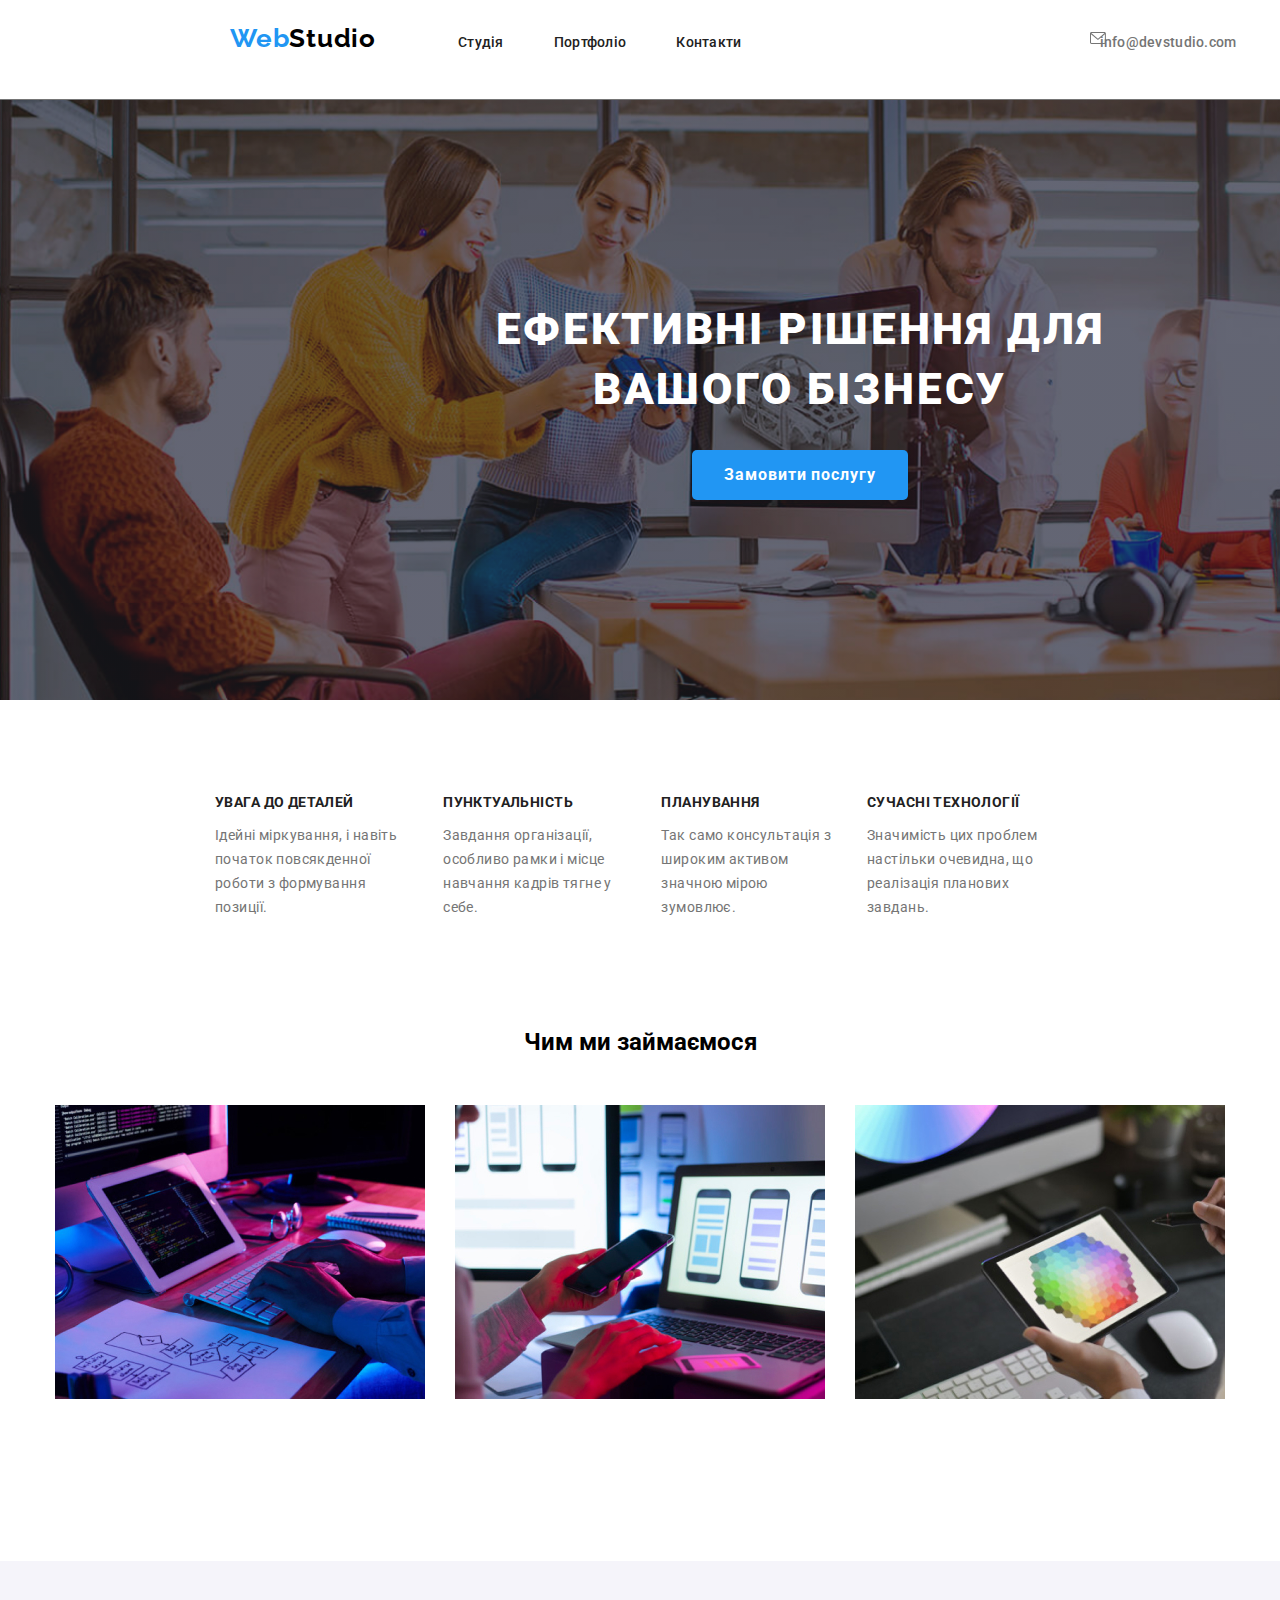
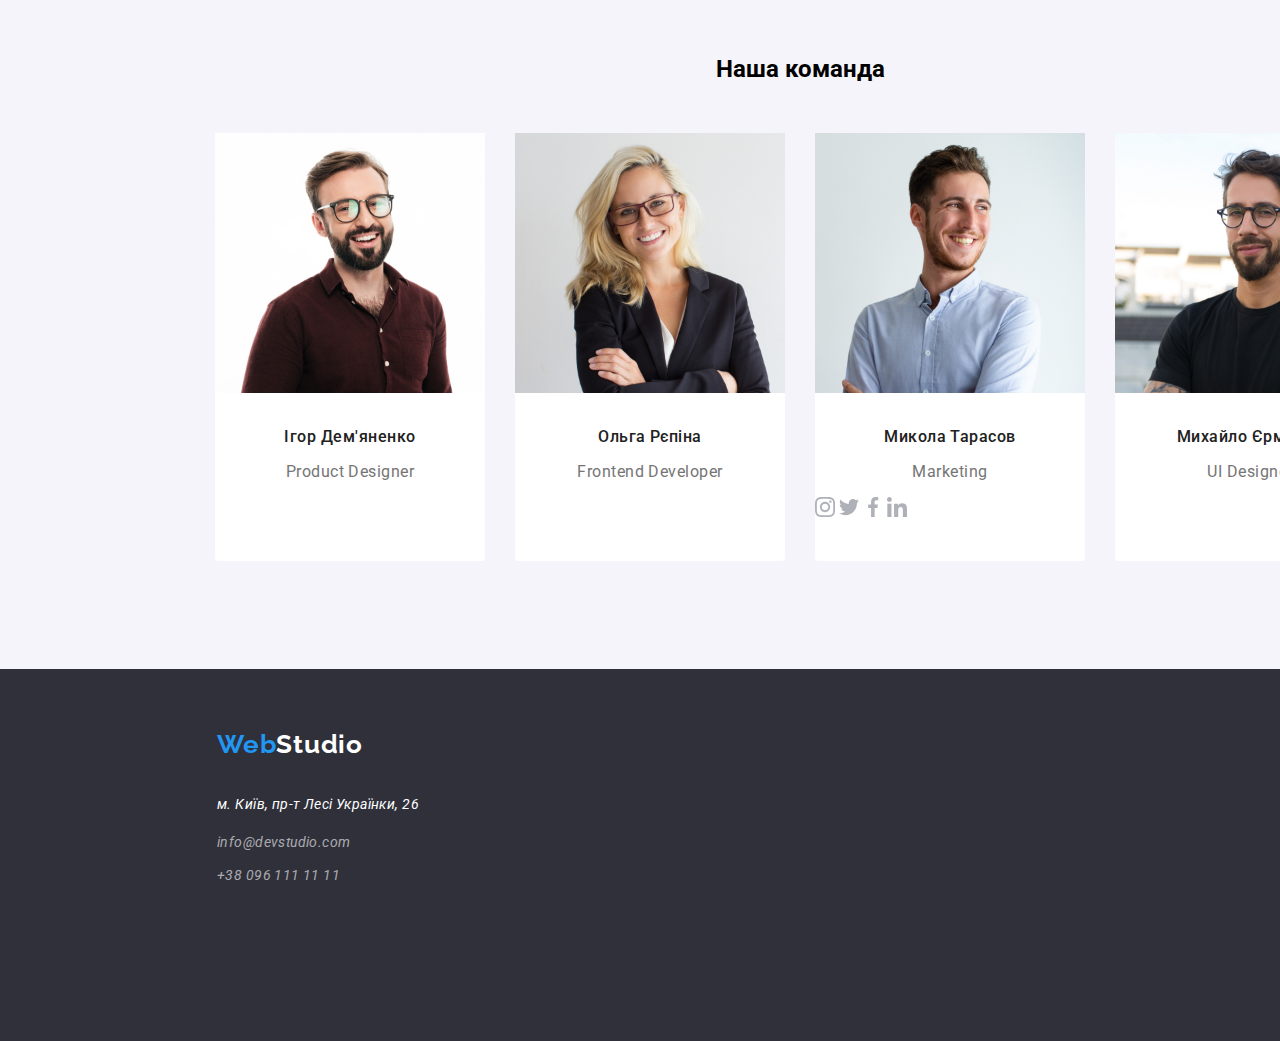
==== index.html @ 875f9656 "54" ====
<!DOCTYPE html>
<html lang="en">

<head>
    <meta charset="UTF-8">
    <meta name="viewport" content="width=device-width, initial-scale=1.0">
    <title>Document</title>
    <link rel="preconnect" href="https://fonts.googleapis.com">
    <link rel="preconnect" href="https://fonts.gstatic.com" crossorigin>
    <link href="https://fonts.googleapis.com/css2?family=Raleway:wght@700&family=Roboto:wght@400;500;700&display=swap"
        rel="stylesheet">
    <link rel="stylesheet" href="https://cdnjs.cloudflare.com/ajax/libs/modern-normalize/2.0.0/modern-normalize.min.css"
        integrity="sha512-4xo8blKMVCiXpTaLzQSLSw3KFOVPWhm/TRtuPVc4WG6kUgjH6J03IBuG7JZPkcWMxJ5huwaBpOpnwYElP/m6wg=="
        crossorigin="anonymous" referrerpolicy="no-referrer" />
    <link rel="stylesheet" href="./css/styles.css">
    <link rel="stylesheet" href="./css/reset.css">
</head>

<body class="body">
    <header class="header">
        <div class="container header-position">

            <a href="./index.html" class="logo"><span class="Web"s>Web</span><span class="Studio">Studio</span></a>
        <nav class="nav">
            <ul class="menu">
                <li class="menu-item">
                    <a href="./index.html" class="menu-link">Студія</a>
                </li>
                <li class="menu-item">
                    <a href="./portfolio.html" class="menu-link">Портфоліо</a>
                </li>
                <li class="menu-item">
                    <a href="#" class="menu-link">Контакти</a>
                </li>
            </ul>
        </nav>
        <ul class="header-contacts">
            <li class="header-contact">
                <a href="mailto:info@devstudio.com" class="header-contact-link ">
                    <svg  class="icon-envelope" width="16px" height="12px">
                        <use xlink:href="./icons/sprite.svg#icon-envelope"></use>
                    </svg>
                    info@devstudio.com
                </a>
            </li>
            
            <li class="header-contact">
                <a href="tel:+380961111111" class="header-contact-link tel">
                    <svg  class="icon-smartphone" width="10px" height="16px">
                        <use xlink:href="./icons/sprite.svg#icon-smartphone"></use>
                    </svg>+38 096 111 11 11</a>
            </li>
        </ul>
        </div>
    </header>
        <main class="main">
            <section class="order">
                <div class="container ">
                <h1 class="order-title">Ефективні рішення для <br> вашого бізнесу</h1>
                <button class="order-button">Замовити послугу</button>
                </div>
            </section>
            <section class="pros">
                <div class="container">
                <ul class="pros-list">
                    <li class="pros-list-item">
                        <h2 class="pros-list-item-title">УВАГА ДО ДЕТАЛЕЙ</h2>
                        <p class="pros-list-item-text">Ідейні міркування, і навіть початок повсякденної роботи з
                            формування
                            позиції.</p>
                    </li>
                    <li class="pros-list-item">
                        <h2 class="pros-list-item-title">ПУНКТУАЛЬНІСТЬ</h2>
                        <p class="pros-list-item-text">Завдання організації, особливо рамки і місце навчання кадрів
                            тягне у
                            себе.
                        </p>
                    </li>
                    <li class="pros-list-item">
                        <h2 class="pros-list-item-title">ПЛАНУВАННЯ</h2>
                        <p class="pros-list-item-text">Так само консультація з широким активом значною мірою зумовлює.
                        </p>
                    </li>
                    <li class="pros-list-item">
                        <h2 class="pros-list-item-title">СУЧАСНІ ТЕХНОЛОГІЇ</h2>
                        <p class="pros-list-item-text">Значимість цих проблем настільки очевидна, що реалізація планових завдань.</p>
                    </li>
                </ul>
                </div>
            </section>
            <section class="images">
                <div class="container">
                <h2 class="images-title">Чим ми займаємося</h2>
                <ul class="images-list">
                    <li class="images-list-item"><img src="./images/img.jpg" alt="#" 
                            class="images-list-item-img"></li>
                    <li class="images-list-item"><img src="./images/img(1).jpg" alt="#" 
                            class="images-list-item-img"></li>
                    <li class="images-list-item"><img src="./images/img(2).jpg" alt="#" 
                            class="images-list-item-img"></li>
                </ul>
                </div>
            </section>
            <section class="workers">
                <div class="container">
                <h2 class="workers-title">Наша команда</h2>
                <ul class="workers-lists">
                    <li class="workers-list">
                        <img src="./images/igor.jpg" alt="#" class="worker-img">
                        <h3 class="worker-name">Ігор Дем'яненко</h3>
                        <p class="worker-text">Product Designer</p>
                    </li>
                    <li class="workers-list">
                        <img src="./images/olga.jpg" alt="#" class="worker-img">
                        <h3 class="worker-name">Ольга Рєпіна</h3>
                        <p class="worker-text">Frontend Developer</p>
                    </li>
                    <li class="workers-list">
                        <img src="./images/kolja.jpg" alt="#" class="worker-img">
                        <h3 class="worker-name">Микола Тарасов</h3>
                        <p class="worker-text">Marketing</p>
                        <a href="#" class="workers-social-median">
                            <svg width="20px" height="20px">
                                <use xlink:href="./icons/sprite.svg#icon-instagram"></use>
                            </svg>
                            <a href="#" class="workers-social-median">
                                <svg width="20px" height="20px">
                                    <use xlink:href="./icons/sprite.svg#icon-twitter"></use>
                                </svg>
                            <a href="#" class="workers-social-median">
                                <svg width="20px" height="20px">
                                    <use xlink:href="./icons/sprite.svg#icon-facebook"></use>
                                </svg>
                            <a href="#" class="workers-social-median">
                                <svg width="20px" height="20px">
                                            <use xlink:href="./icons/sprite.svg#icon-linkedin"></use>
                                        </svg>
                        </a>
                    </li>
                    <li class="workers-list">
                        <img src="./images/Michail.jpg" alt="#" class="worker-img">
                        <h3 class="worker-name">Михайло Єрмаков</h3>
                        <p class="worker-text">UI Designer</p>
                    </li>
                </ul>
                </div>
            </section>
        </main>
        <footer class="footer">
            <div class="f-container">
            <a href="/" class="logo"><span class="web">Web</span><span class="f-studio">Studio</span></a>
            <address class="address">
                <p class="address-text">м. Київ, пр-т Лесі Українки, 26</p>
                <ul class="footer-contacts">
                    <li class="footer-contact">
                        <a href="mailto:info@devstudio.com" class="footer-contact-link">info@devstudio.com</a>
                    </li>
                    <li class="footer-contact">
                        <a href="tel:+380961111111" class="footer-contact-link">+38 096 111 11 11</a>
                    </li>
                </ul>
            </address>
            </div>
        </footer>
</body>

</html>
---- css/styles.css ----
:root {
  --font-family: "Roboto", sans-serif;
  --second-family: "Raleway", sans-serif;
}
body{
    font-family: var(--font-family);
    font-weight: 400;
    margin: 0 auto;
    max-width: 1600px;
}

/* Шапка сайту */
.header{
  padding-left: 230px;
  padding-bottom: 19px;
  width: 1600px;
  height: 80px;
  border-bottom: 1px solid #757575;
}
.logo{
  font-family: var(--second-family);
  font-weight: 700;
  font-size: 26px;
  letter-spacing: 0.03em;
}
.Web{
  color: #2196f3;
}
.Studio{
  color: #000000;
}
/* Навігаційний блок */
.nav{
  display: inline-flex;
 
  margin-left: 78px;
  padding-top: 32px;
}
.menu{
  display: flex;
  justify-content: center;
  column-gap: 50px;
}
.menu-link{
  font-family: var(--font-family);
font-weight: 500;
font-size: 14px;
letter-spacing: 0.02em;
color: #212121;
}
.menu-link:hover{
  color: #2196f3;
}
/* Контакти */
.header-contacts {
  justify-content: flex-end;
  display: inline-flex;
  margin-left: 344px;
  column-gap: 50px;
  padding-top: 32px;
}

.header-contact-link{
  font-family: var(--font-family);
font-weight: 500;
font-size: 14px;
letter-spacing: 0.02em;
color: #757575;
position: relative;
padding-left: 10px;

}
.icon-envelope{
  position: absolute;
  left: 0;
  top: auto;
}
.header-contact-link::before {
  fill: #2196f3;
   
}
.header-contact-link:hover{
  color: #2196F3;
}
  /* Секція замовити послугу */
  .order{ 
    /* background:linear-gradient( rgba(47, 48, 58, 0.4)) ; */
    width: 1600px;
    height: 600px;
    background-image: linear-gradient(rgba(47, 48, 58, 0.4), rgba(47, 48, 58, 0.4)), url(/images/people.jpg);
    background-size: cover;
    background-position: center;
    background-repeat: no-repeat;
   
  }
  .order-title{
    font-family: var(--font-family);
    font-weight: 900;
    font-size: 44px;
    line-height: 136%;
    letter-spacing: 0.06em;
    text-transform: uppercase;
    text-align: center;
    color: #fff;
    display: flex;
   justify-content: space-evenly;
   padding-bottom: 30px;
   padding-top: 200px;
  }
  .order-button{
  font-family: var(--font-family);
  font-weight: 700;
  font-size: 16px;
  line-height: 187%;
  letter-spacing: 0.06em;
  text-align: center;
  color: #fff;
  text-align: center;
  width: 216px;
  height: 50px;
  background-color: #2196F3;
  border-radius: 5px;
  border: none;
  display: block;
  margin-right: auto;
  margin-left: auto;
}
/* Переваги  */
.pros{
  padding-left: 215px;
  padding-right: 215px;
}
.pros-list{
  display: flex;
  column-gap: 30px;
}

.pros-list-item{
  padding-top: 94px;
  padding-bottom: 94px;
}
.pros-list-item-title{
  font-family: var(--font-family);
  font-weight: 700;
  font-size: 14px;
  letter-spacing: 0.03em;
  text-transform: uppercase;
  color: #212121;
}
.pros-list-item-text{
  font-family: var(--font-family);
  font-weight: 400;
  font-size: 14px;
  line-height: 171%;
  letter-spacing: 0.03em;
  color: #757575;
}
/* Чим ми займаємось */
.images-title{
  padding-bottom: 49px;
  text-align: center;
}
.images-list {
  display: flex;
    justify-content: center;
    column-gap: 30px;
    padding-bottom: 158px;
}
/* Команда */
.workers{
  width: 1600px;
  height: 708px;
  background: #f5f4fa;
}
.workers-title{
  padding-bottom: 50px;
  padding-top: 94px;
  text-align: center;
}
.workers-lists{
  display: flex;
  justify-content: center;
  column-gap: 30px;
}
.workers-list{
  background: #fff;
  border-radius: 0 0 4px 4px;
  width: 270px;
  height: 428px;
}
.workers-social-median{
border-radius: 50%;
width: 44px;
height: 44px;
fill: #AFB1B8;
}
.workers-social-median:hover{
  border-radius: 50%;
  background-color: #2196f3;
  width: 44px;
  height: 44px;
  }
.worker-img{
  width: 270px;
  height: auto;
  padding-bottom: 30px;
}
.worker-name{
  font-family: var(--font-family);
  font-weight: 500;
  font-size: 16px;
  letter-spacing: 0.03em;
  text-align: center;
  color: #212121;
}
.worker-text{
  font-family: var(--font-family);
  font-weight: 400;
  font-size: 16px;
  letter-spacing: 0.03em;
  text-align: center;
  color: #757575;
}
/* Портфоліо */
.gallery{
  display: flex;
  flex-wrap: wrap;
  padding: 0 215px;
  column-gap: 30px;
  row-gap: 30px;
  padding-bottom: 94px;
}

.gallery-filters{
  font-family: var(--font-family);
  font-weight: 500;
  font-size: 16px;
  line-height: 162%;
  letter-spacing: 0.03em;
  text-align: center;
  color: #212121;
  display: flex;
  justify-content: center;
  column-gap: 8px;
  padding-top: 94px;
  padding-bottom: 50px;
}
.gallery-item-title{
  font-family: var(--font-family);
  font-weight: 700;
  font-size: 18px;
  line-height: 200%;
  letter-spacing: 0.06em;
  color: #212121;
}
.gallery-item-text{
  font-family: var(--font-family);
  font-weight: 400;
  font-size: 16px;
  line-height: 187%;
  letter-spacing: 0.03em;
  color: #757575;
}
.gallery-filter-button{
  border-radius: 4px;
  border: none;
  width: 125px;
  height: 38px;
  background: #f5f4fa;
}
.gallery-item{
  border: 1px solid #eee;
  width: 370px;
  height: 404px;
  
}
.gallery-items{
  padding-left: 24px;
}
/* Кінець сайту */
.footer{
  background-color: #2f303a;
  width: 1600px;
  height: 252px;
  padding-top: 60px;
  padding-bottom: 60px;
  padding-left: 217px;
  text-decoration: none;
}

.logo{
  font-family: var(--second-family);
  font-weight: 700;
  font-size: 26px;
  letter-spacing: 0.03em;
  
}
.web{
  color: #2196f3;
}
.f-studio{
  color: #fff;
}
.address-text{
  font-family: var(--font-family);
  font-weight: 400;
  font-size: 14px;
  line-height: 171%;
  letter-spacing: 0.03em;
  color: #fff;
  padding-top: 20px;
}
.footer-contact{
  font-family: var(--font-family);
  font-weight: 400;
  font-size: 14px;
  line-height: 171%;
  letter-spacing: 0.03em;
  color: rgba(255, 255, 255, 0.6);
  padding-bottom: 9px;  
}
.footer-contact-link {
  font-size: 14px;
  line-height: 1.71;
  color: rgba(255, 255, 255, 0.6);
}
.footer-contact-link:hover{
  color: #2196f3;
}
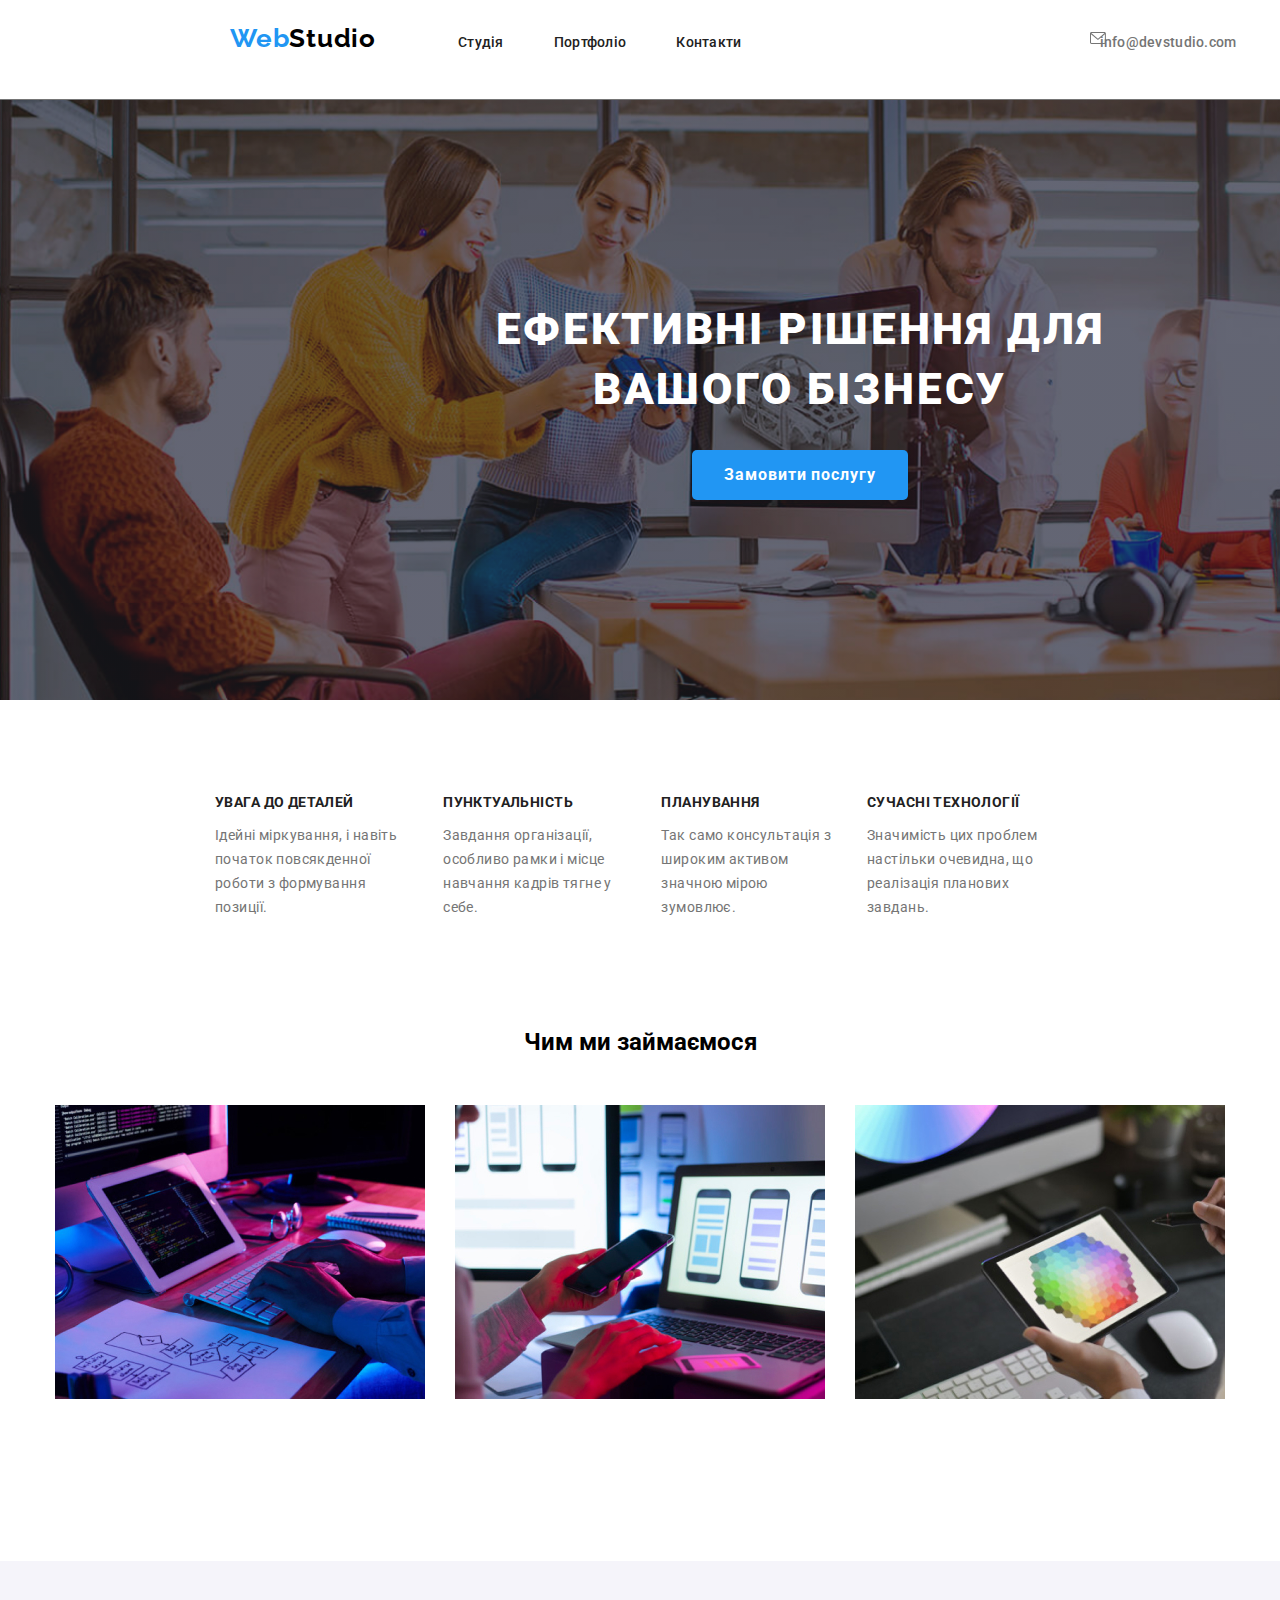
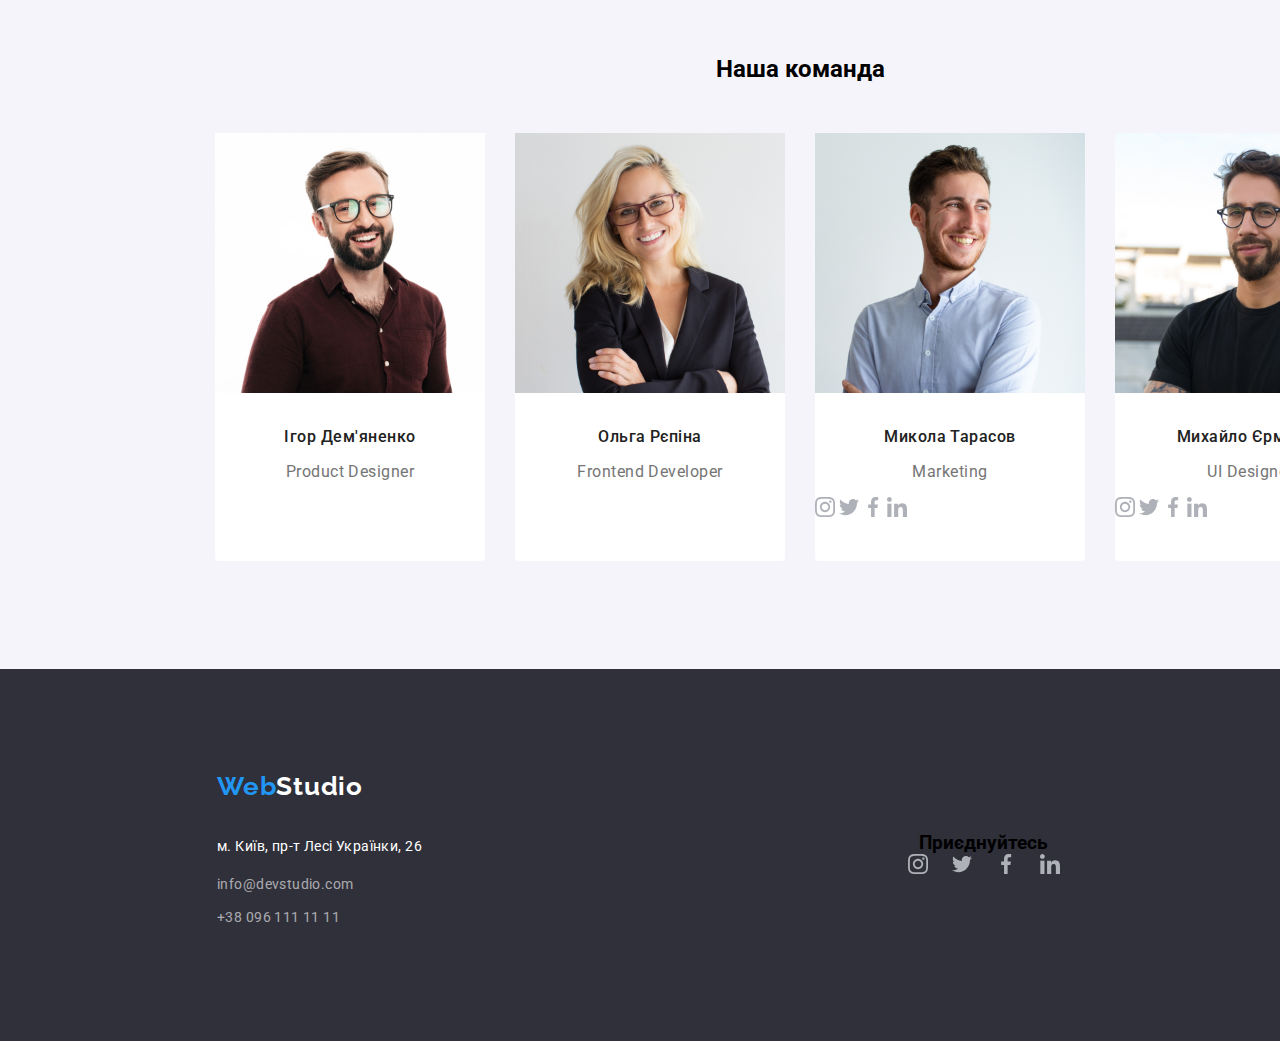
==== commit b60a87d4: "5555555555555555555555555555555" ====
--- a/index.html
+++ b/index.html
@@ -141,6 +141,23 @@
                         <img src="./images/Michail.jpg" alt="#" class="worker-img">
                         <h3 class="worker-name">Михайло Єрмаков</h3>
                         <p class="worker-text">UI Designer</p>
+                        <a href="#" class="workers-social-median">
+                            <svg width="20px" height="20px">
+                                <use xlink:href="./icons/sprite.svg#icon-instagram"></use>
+                            </svg>
+                        <a href="#" class="workers-social-median">
+                            <svg width="20px" height="20px">
+                                <use xlink:href="./icons/sprite.svg#icon-twitter"></use>
+                            </svg>
+                        <a href="#" class="workers-social-median">
+                            <svg width="20px" height="20px">
+                                <use xlink:href="./icons/sprite.svg#icon-facebook"></use>
+                            </svg>
+                        <a href="#" class="workers-social-median">
+                            <svg width="20px" height="20px">
+                                <use xlink:href="./icons/sprite.svg#icon-linkedin"></use>
+                            </svg>
+                        </a>
                     </li>
                 </ul>
                 </div>
@@ -161,6 +178,37 @@
                 </ul>
             </address>
             </div>
+            <div class="footer-social">
+                <h3>Приєднуйтесь</h3>
+                <div class="social-icons">
+                    <a href="#" class="workers-social-median">
+                        <svg width="20px" height="20px">
+                            <use xlink:href="./icons/sprite.svg#icon-instagram"></use>
+                        </svg>
+                    </a>
+                    <a href="#" class="workers-social-median">
+                        <svg width="20px" height="20px">
+                            <use xlink:href="./icons/sprite.svg#icon-twitter"></use>
+                        </svg>
+                    </a>
+                    <a href="#" class="workers-social-median">
+                        <svg width="20px" height="20px">
+                            <use xlink:href="./icons/sprite.svg#icon-facebook"></use>
+                        </svg>
+                    </a>
+                    <a href="#" class="workers-social-median">
+                        <svg width="20px" height="20px">
+                            <use xlink:href="./icons/sprite.svg#icon-linkedin"></use>
+                        </svg>
+                    </a>
+                    
+                    
+                </div>
+            </div>
+            <div class="footer-subscribe">
+                <h3>Підпишіться на розсилку</h3>
+                <input type="email" placeholder="E-mail">
+            </div>
         </footer>
 </body>
 
--- a/css/styles.css
+++ b/css/styles.css
@@ -190,15 +190,15 @@
 }
 .workers-social-median{
 border-radius: 50%;
-width: 44px;
-height: 44px;
+width: 144px;
+height: 144px;
 fill: #AFB1B8;
 }
 .workers-social-median:hover{
   border-radius: 50%;
   background-color: #2196f3;
-  width: 44px;
-  height: 44px;
+  width: 144px;
+  height: 144px;
   }
 .worker-img{
   width: 270px;
@@ -286,6 +286,9 @@
   padding-bottom: 60px;
   padding-left: 217px;
   text-decoration: none;
+  display: flex;
+    justify-content: space-between;
+    align-items: center;
 }
 
 .logo{
@@ -301,6 +304,9 @@
 .f-studio{
   color: #fff;
 }
+.address{
+  font-style: normal;
+}
 .address-text{
   font-family: var(--font-family);
   font-weight: 400;
@@ -327,4 +333,22 @@
 .footer-contact-link:hover{
   color: #2196f3;
 }
-
+.footer-social, .footer-subscribe {
+  text-align: center;
+}
+
+.footer-social .social-icons a {
+  margin: 0 10px;
+}
+
+.social-icons img {
+  width: 20px; 
+  height: 20px;
+}
+
+.footer-subscribe input {
+  padding: 10px;
+  border: 1px solid #ccc;
+  border-radius: 5px;
+  width: 250px;
+}
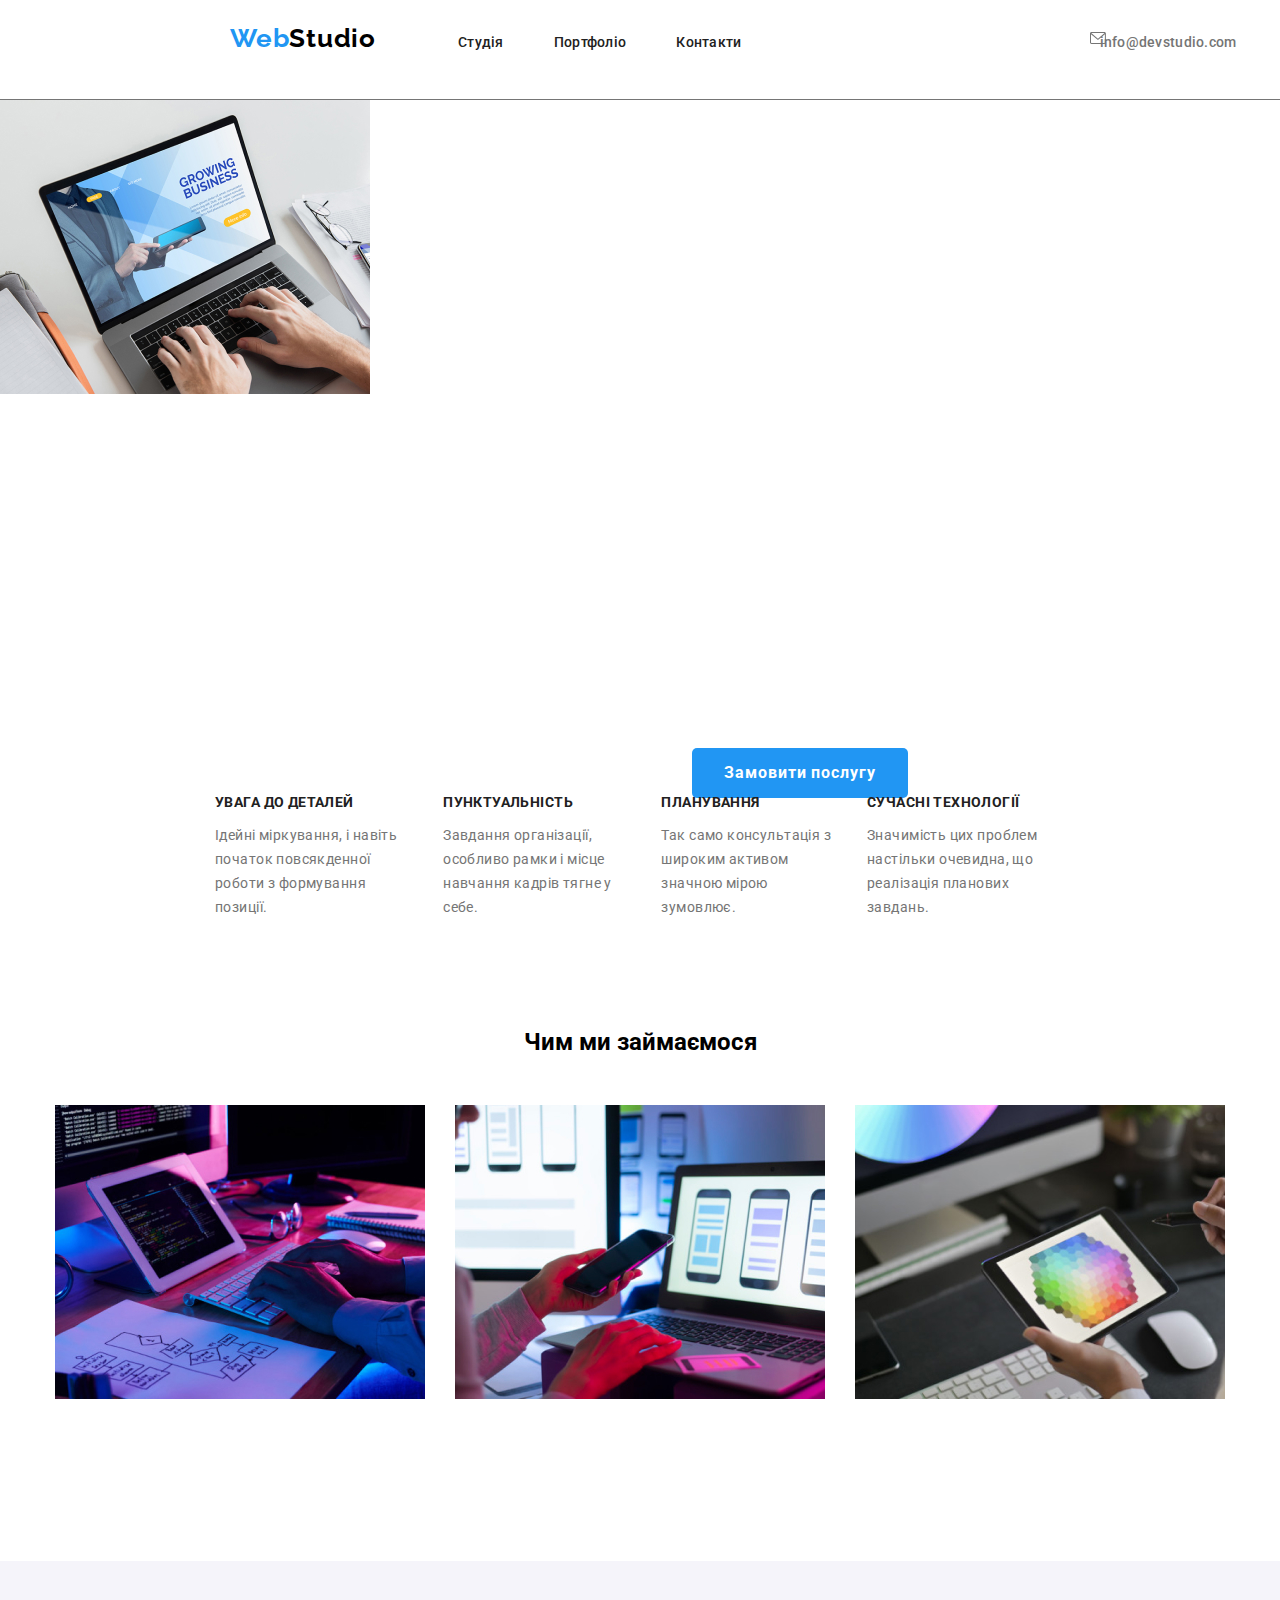
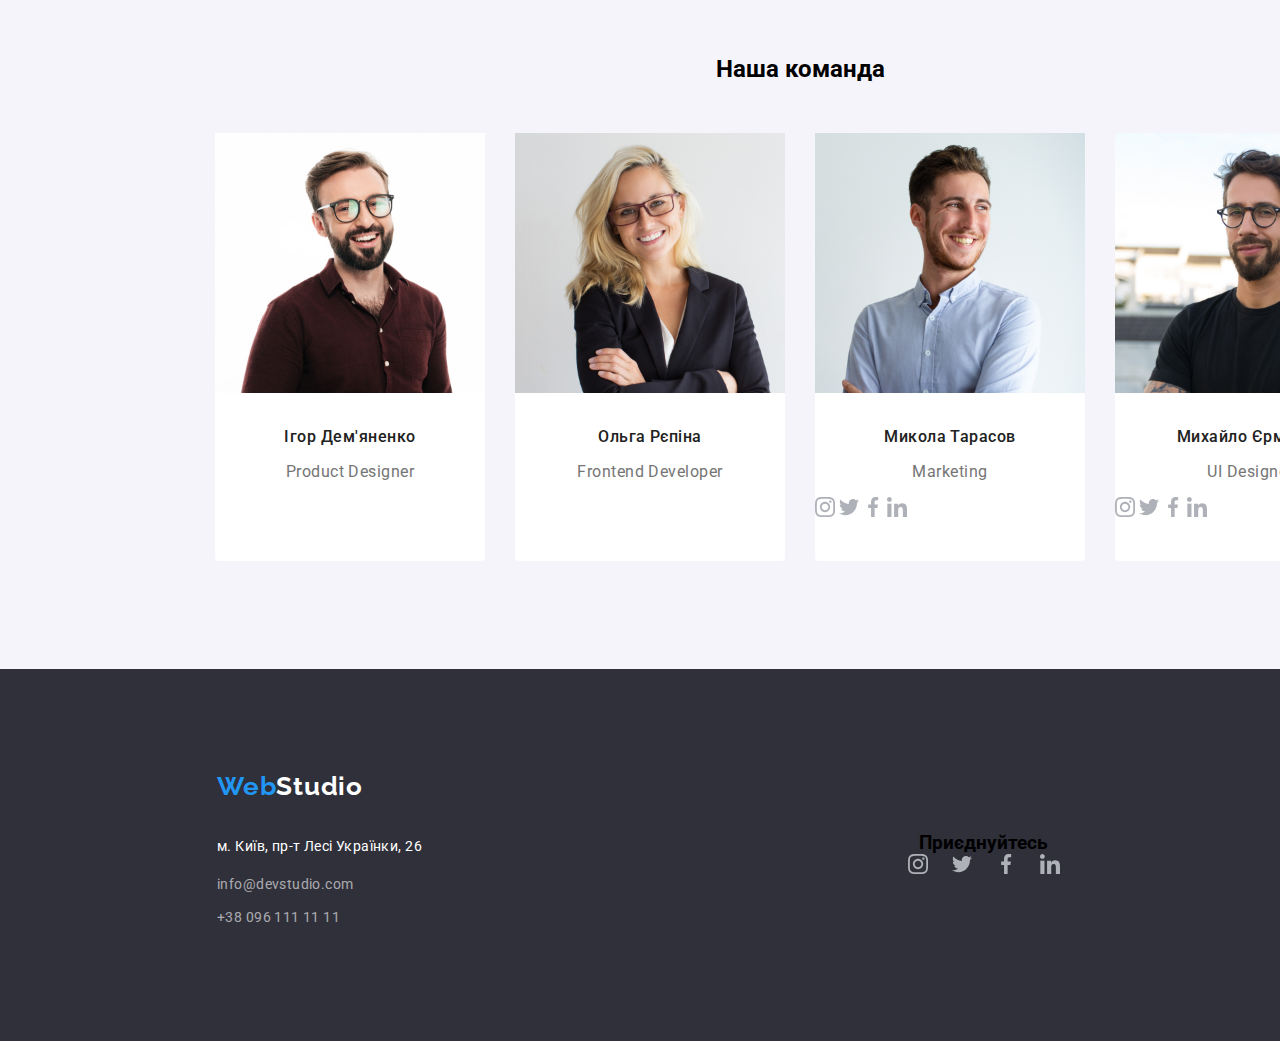
==== commit d22595c9: "1234" ====
--- a/index.html
+++ b/index.html
@@ -56,6 +56,7 @@
         <main class="main">
             <section class="order">
                 <div class="container ">
+                    <img src="./images/typing.jpg" alt="">
                 <h1 class="order-title">Ефективні рішення для <br> вашого бізнесу</h1>
                 <button class="order-button">Замовити послугу</button>
                 </div>
--- a/css/styles.css
+++ b/css/styles.css
@@ -83,14 +83,9 @@
   color: #2196F3;
 }
   /* Секція замовити послугу */
-  .order{ 
-    /* background:linear-gradient( rgba(47, 48, 58, 0.4)) ; */
+  .order{
     width: 1600px;
     height: 600px;
-    background-image: linear-gradient(rgba(47, 48, 58, 0.4), rgba(47, 48, 58, 0.4)), url(/images/people.jpg);
-    background-size: cover;
-    background-position: center;
-    background-repeat: no-repeat;
    
   }
   .order-title{
@@ -139,6 +134,12 @@
   padding-top: 94px;
   padding-bottom: 94px;
 }
+.pros-list-item::before{
+  border-radius: 4px;
+  width: 270px;
+  height: 120px;
+  background: #f5f4fa;
+}
 .pros-list-item-title{
   font-family: var(--font-family);
   font-weight: 700;
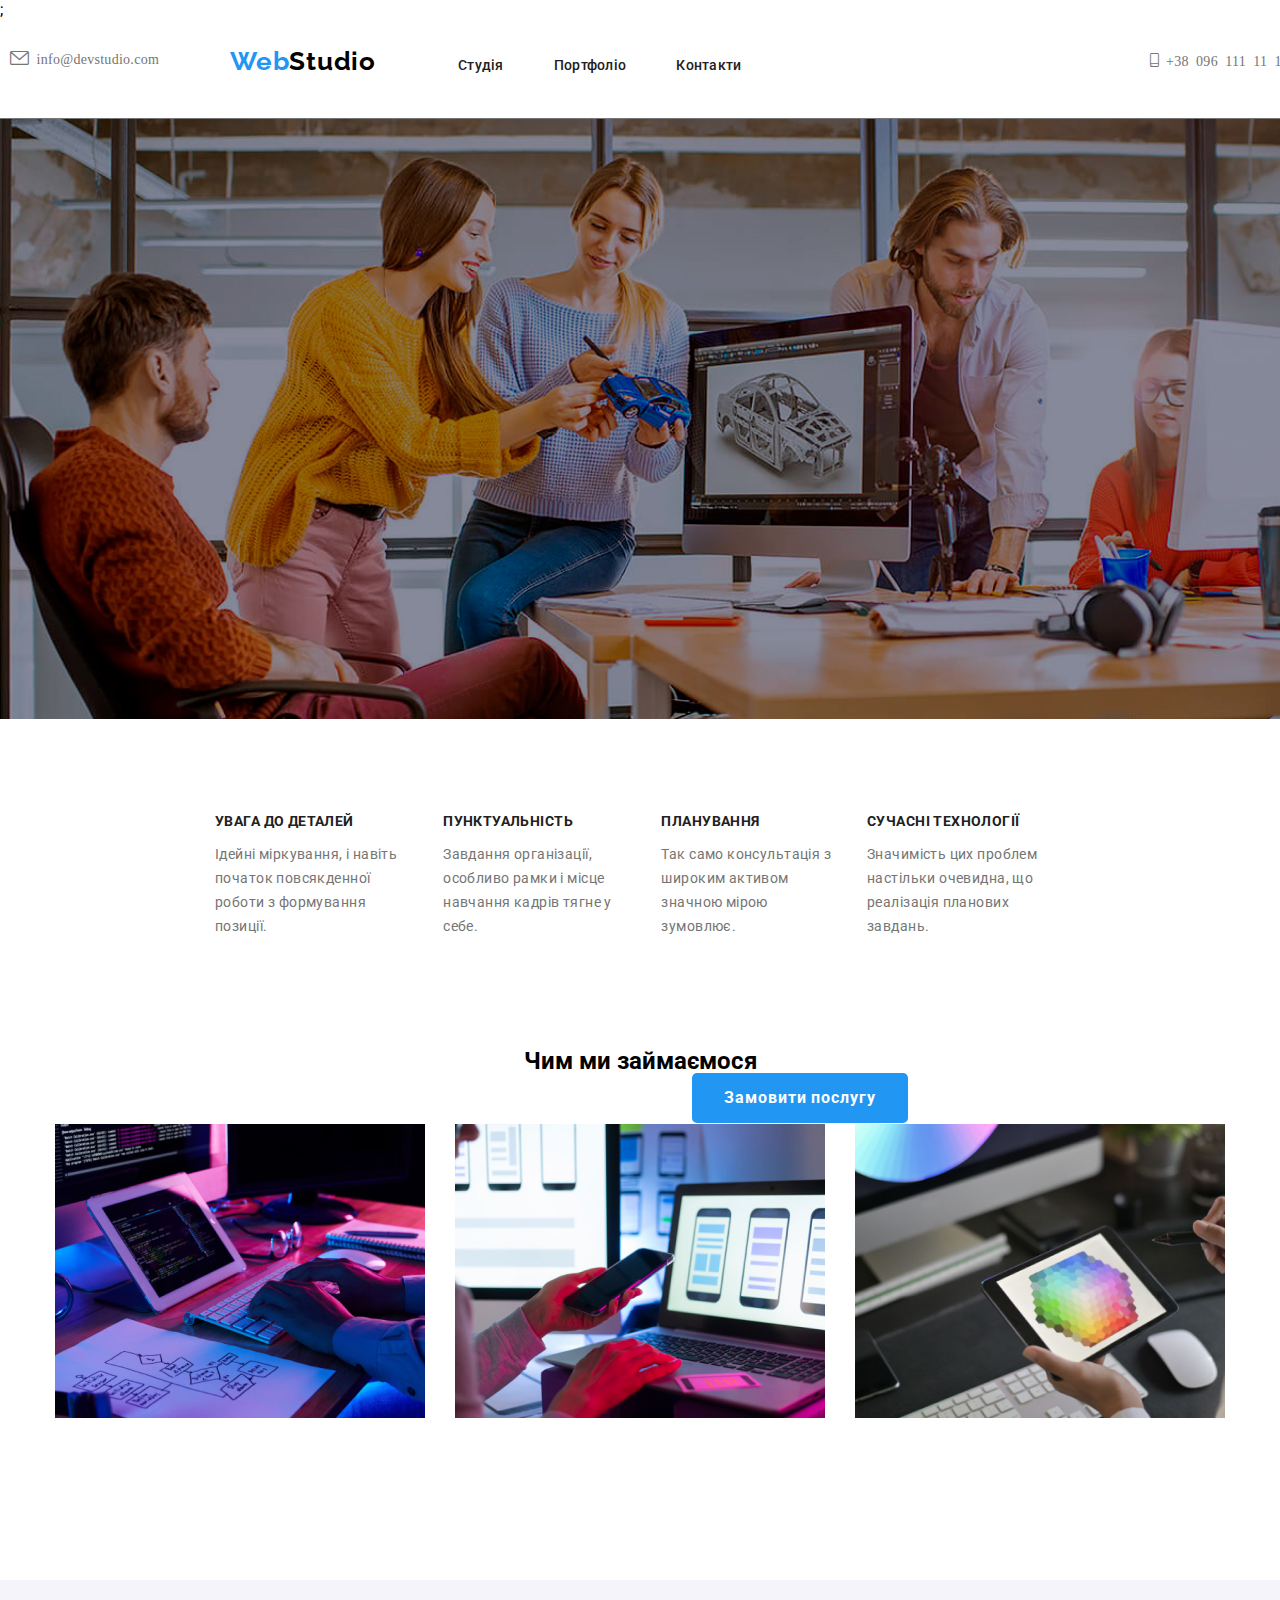
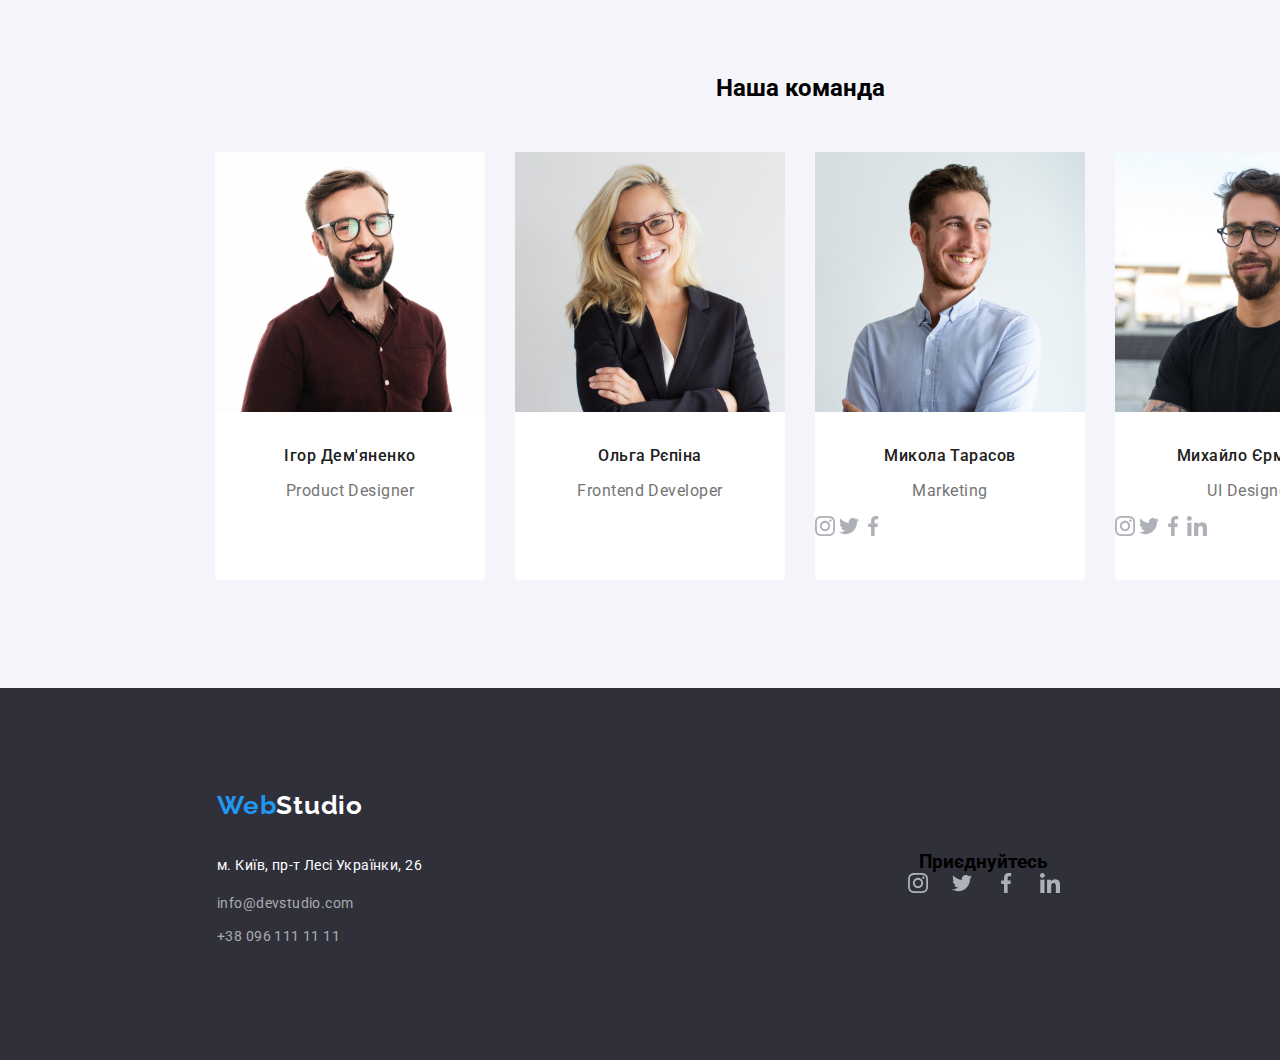
==== commit b4d6f164: "чя" ====
--- a/index.html
+++ b/index.html
@@ -13,7 +13,8 @@
         integrity="sha512-4xo8blKMVCiXpTaLzQSLSw3KFOVPWhm/TRtuPVc4WG6kUgjH6J03IBuG7JZPkcWMxJ5huwaBpOpnwYElP/m6wg=="
         crossorigin="anonymous" referrerpolicy="no-referrer" />
     <link rel="stylesheet" href="./css/styles.css">
-    <link rel="stylesheet" href="./css/reset.css">
+    <link rel="stylesheet" href="./css/reset.css">;
+    <link rel="stylesheet" href="./css/my-font-styles.css">
 </head>
 
 <body class="body">
@@ -36,19 +37,14 @@
         </nav>
         <ul class="header-contacts">
             <li class="header-contact">
-                <a href="mailto:info@devstudio.com" class="header-contact-link ">
-                    <svg  class="icon-envelope" width="16px" height="12px">
-                        <use xlink:href="./icons/sprite.svg#icon-envelope"></use>
-                    </svg>
+                <a href="mailto:info@devstudio.com" class="header-contact-link icon-envelope ">
                     info@devstudio.com
                 </a>
             </li>
             
             <li class="header-contact">
-                <a href="tel:+380961111111" class="header-contact-link tel">
-                    <svg  class="icon-smartphone" width="10px" height="16px">
-                        <use xlink:href="./icons/sprite.svg#icon-smartphone"></use>
-                    </svg>+38 096 111 11 11</a>
+                <a href="tel:+380961111111" class="header-contact-link icon-smartphone">
+                    +38 096 111 11 11</a>
             </li>
         </ul>
         </div>
@@ -56,7 +52,7 @@
         <main class="main">
             <section class="order">
                 <div class="container ">
-                    <img src="./images/typing.jpg" alt="">
+                    <img src="./images/people.jpg" alt="">
                 <h1 class="order-title">Ефективні рішення для <br> вашого бізнесу</h1>
                 <button class="order-button">Замовити послугу</button>
                 </div>
@@ -132,10 +128,7 @@
                                 <svg width="20px" height="20px">
                                     <use xlink:href="./icons/sprite.svg#icon-facebook"></use>
                                 </svg>
-                            <a href="#" class="workers-social-median">
-                                <svg width="20px" height="20px">
-                                            <use xlink:href="./icons/sprite.svg#icon-linkedin"></use>
-                                        </svg>
+                            <a href="#" class="workers-social-median icon-linkedin">
                         </a>
                     </li>
                     <li class="workers-list">
--- a/css/my-font-styles.css
+++ b/css/my-font-styles.css
@@ -0,0 +1,235 @@
+@font-face {
+  font-family: 'icomoon';
+  src:  url('../fonts/icomoon.eot?eys2oh');
+  src:  url('../fonts/icomoon.eot?eys2oh#iefix') format('embedded-opentype'),
+    url('../fonts/icomoon.ttf?eys2oh') format('truetype'),
+    url('../fonts/icomoon.woff?eys2oh') format('woff'),
+    url('../fonts/icomoon.svg?eys2oh#icomoon') format('svg');
+  font-weight: normal;
+  font-style: normal;
+  font-display: block;
+}
+
+[class^="icon-"], [class*=" icon-"] {
+  /* use !important to prevent issues with browser extensions that change fonts */
+  font-family: 'icomoon' !important;
+  speak: never;
+  font-style: normal;
+  font-weight: normal;
+  font-variant: normal;
+  text-transform: none;
+  line-height: 1;
+
+  /* Better Font Rendering =========== */
+  -webkit-font-smoothing: antialiased;
+  -moz-osx-font-smoothing: grayscale;
+}
+
+.icon-Logo-1:before {
+  content: "\e92c";
+  color: #afb1b8;
+}
+.icon-astronaut .path1:before {
+  content: "\e900";
+  color: rgb(33, 150, 243);
+}
+.icon-astronaut .path2:before {
+  content: "\e901";
+  margin-left: -1em;
+  color: rgb(33, 150, 243);
+}
+.icon-astronaut .path3:before {
+  content: "\e902";
+  margin-left: -1em;
+  color: rgb(33, 150, 243);
+}
+.icon-astronaut .path4:before {
+  content: "\e903";
+  margin-left: -1em;
+  color: rgb(33, 150, 243);
+}
+.icon-astronaut .path5:before {
+  content: "\e904";
+  margin-left: -1em;
+  color: rgb(33, 150, 243);
+}
+.icon-astronaut .path6:before {
+  content: "\e905";
+  margin-left: -1em;
+  color: rgb(33, 150, 243);
+}
+.icon-astronaut .path7:before {
+  content: "\e906";
+  margin-left: -1em;
+  color: rgb(33, 150, 243);
+}
+.icon-astronaut .path8:before {
+  content: "\e907";
+  margin-left: -1em;
+  color: rgb(33, 150, 243);
+}
+.icon-astronaut .path9:before {
+  content: "\e908";
+  margin-left: -1em;
+  color: rgb(33, 150, 243);
+}
+.icon-astronaut .path10:before {
+  content: "\e909";
+  margin-left: -1em;
+  color: rgb(33, 150, 243);
+}
+.icon-astronaut .path11:before {
+  content: "\e90a";
+  margin-left: -1em;
+  color: rgb(33, 150, 243);
+}
+.icon-astronaut .path12:before {
+  content: "\e90b";
+  margin-left: -1em;
+  color: rgb(33, 150, 243);
+}
+.icon-astronaut .path13:before {
+  content: "\e90c";
+  margin-left: -1em;
+  color: rgb(33, 150, 243);
+}
+.icon-astronaut .path14:before {
+  content: "\e90d";
+  margin-left: -1em;
+  color: rgb(33, 150, 243);
+}
+.icon-astronaut .path15:before {
+  content: "\e90e";
+  margin-left: -1em;
+  color: rgb(33, 150, 243);
+}
+.icon-astronaut .path16:before {
+  content: "\e90f";
+  margin-left: -1em;
+  color: rgb(33, 150, 243);
+}
+.icon-astronaut .path17:before {
+  content: "\e910";
+  margin-left: -1em;
+  color: rgb(33, 150, 243);
+}
+.icon-astronaut .path18:before {
+  content: "\e911";
+  margin-left: -1em;
+  color: rgb(33, 33, 33);
+}
+.icon-astronaut .path19:before {
+  content: "\e912";
+  margin-left: -1em;
+  color: rgb(33, 33, 33);
+}
+.icon-astronaut .path20:before {
+  content: "\e913";
+  margin-left: -1em;
+  color: rgb(33, 33, 33);
+}
+.icon-astronaut .path21:before {
+  content: "\e914";
+  margin-left: -1em;
+  color: rgb(33, 33, 33);
+}
+.icon-diagram .path1:before {
+  content: "\e915";
+  color: rgb(33, 150, 243);
+}
+.icon-diagram .path2:before {
+  content: "\e916";
+  margin-left: -1em;
+  color: rgb(33, 150, 243);
+}
+.icon-diagram .path3:before {
+  content: "\e917";
+  margin-left: -1em;
+  color: rgb(33, 150, 243);
+}
+.icon-diagram .path4:before {
+  content: "\e918";
+  margin-left: -1em;
+  color: rgb(33, 150, 243);
+}
+.icon-diagram .path5:before {
+  content: "\e919";
+  margin-left: -1em;
+  color: rgb(33, 33, 33);
+}
+.icon-clock .path1:before {
+  content: "\e91a";
+  color: rgb(33, 33, 33);
+}
+.icon-clock .path2:before {
+  content: "\e91b";
+  margin-left: -1em;
+  color: rgb(33, 150, 243);
+}
+.icon-clock .path3:before {
+  content: "\e91c";
+  margin-left: -1em;
+  color: rgb(33, 150, 243);
+}
+.icon-clock .path4:before {
+  content: "\e91d";
+  margin-left: -1em;
+  color: rgb(33, 150, 243);
+}
+.icon-antenna .path1:before {
+  content: "\e91e";
+  color: rgb(33, 33, 33);
+}
+.icon-antenna .path2:before {
+  content: "\e91f";
+  margin-left: -1em;
+  color: rgb(33, 150, 243);
+}
+.icon-icon-send:before {
+  content: "\e920";
+  color: #fff;
+}
+.icon-Logo-6:before {
+  content: "\e921";
+  color: #afb1b8;
+}
+.icon-Logo-3:before {
+  content: "\e922";
+  color: #afb1b8;
+}
+.icon-Logo-5:before {
+  content: "\e923";
+  color: #afb1b8;
+}
+.icon-Logo-4:before {
+  content: "\e924";
+  color: #afb1b8;
+}
+.icon-Logo-2:before {
+  content: "\e925";
+  color: #afb1b8;
+}
+.icon-smartphone:before {
+  content: "\e926";
+  color: #757575;
+}
+.icon-envelope:before {
+  content: "\e927";
+  color: #757575;
+}
+.icon-linkedin:before {
+  content: "\e928";
+  color: #fff;
+}
+.icon-facebook:before {
+  content: "\e929";
+  color: #fff;
+}
+.icon-twitter:before {
+  content: "\e92a";
+  color: #fff;
+}
+.icon-instagram:before {
+  content: "\e92b";
+  color: #fff;
+}
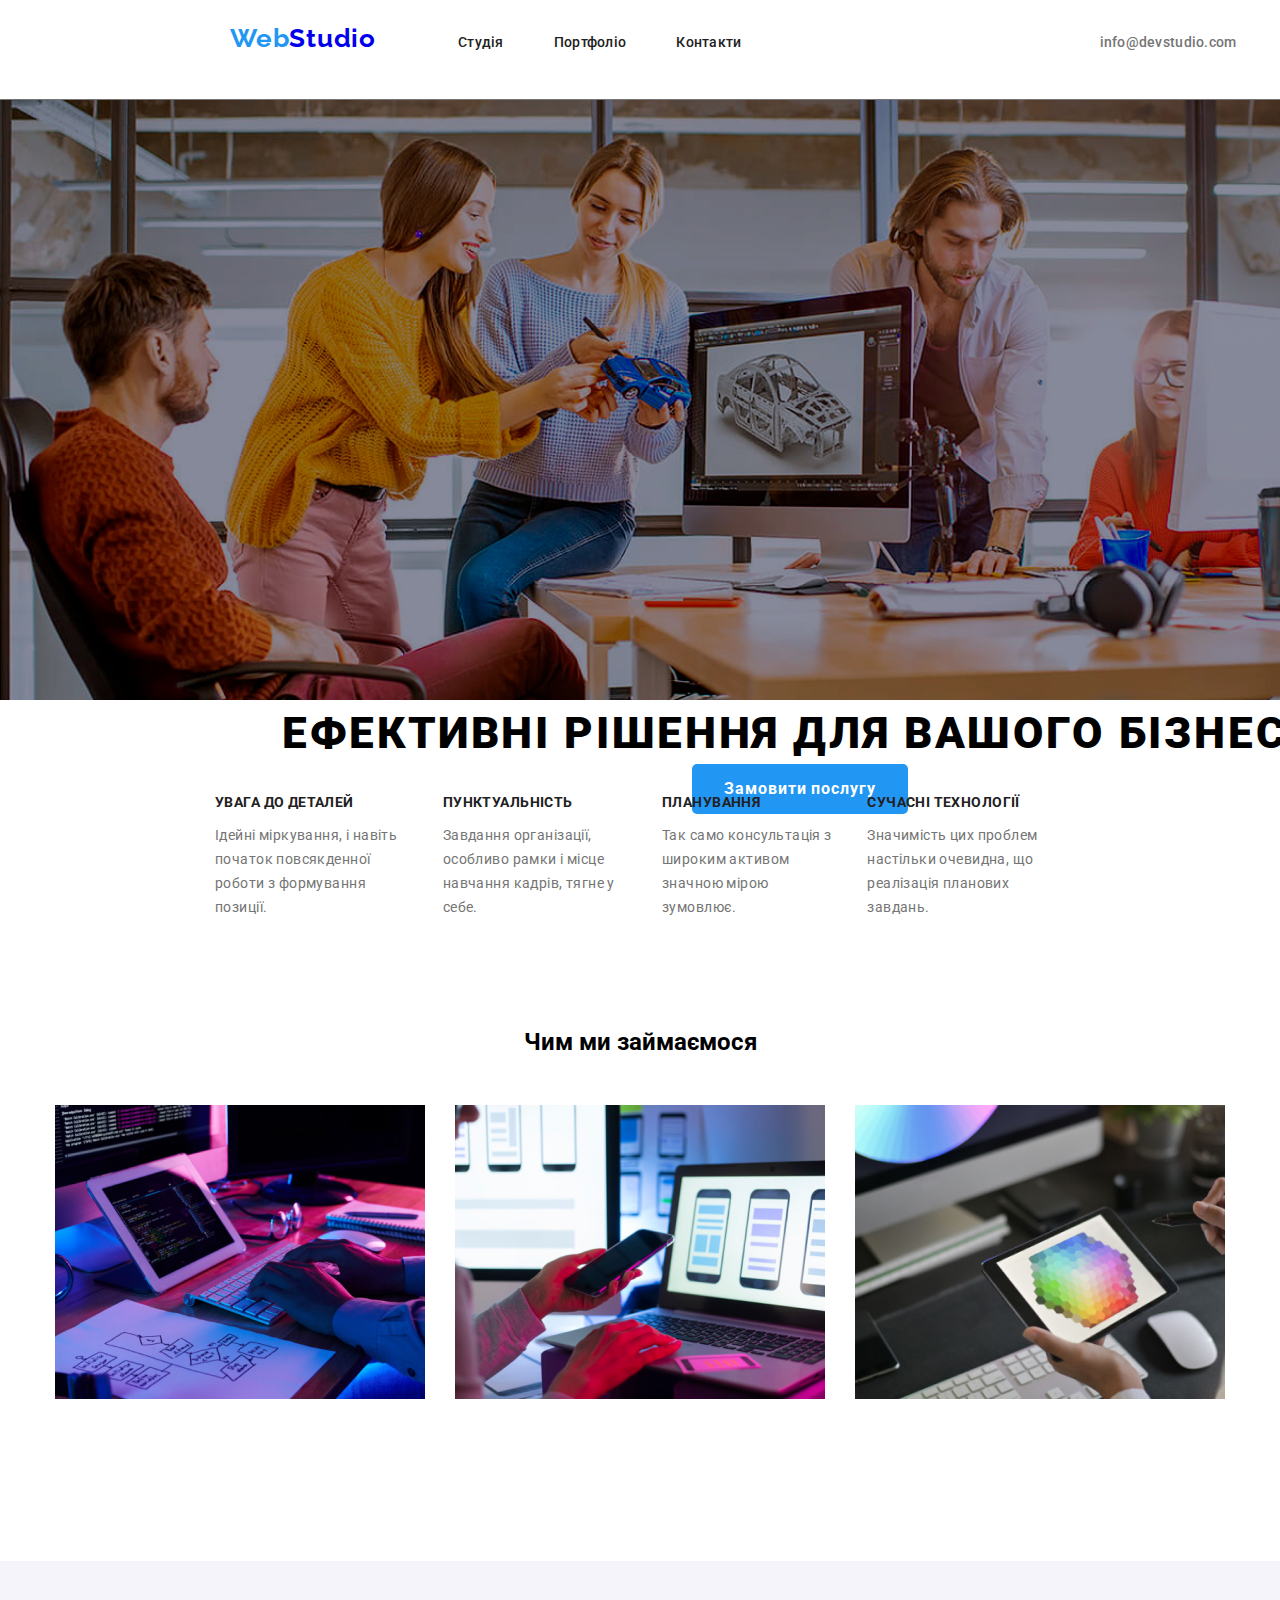
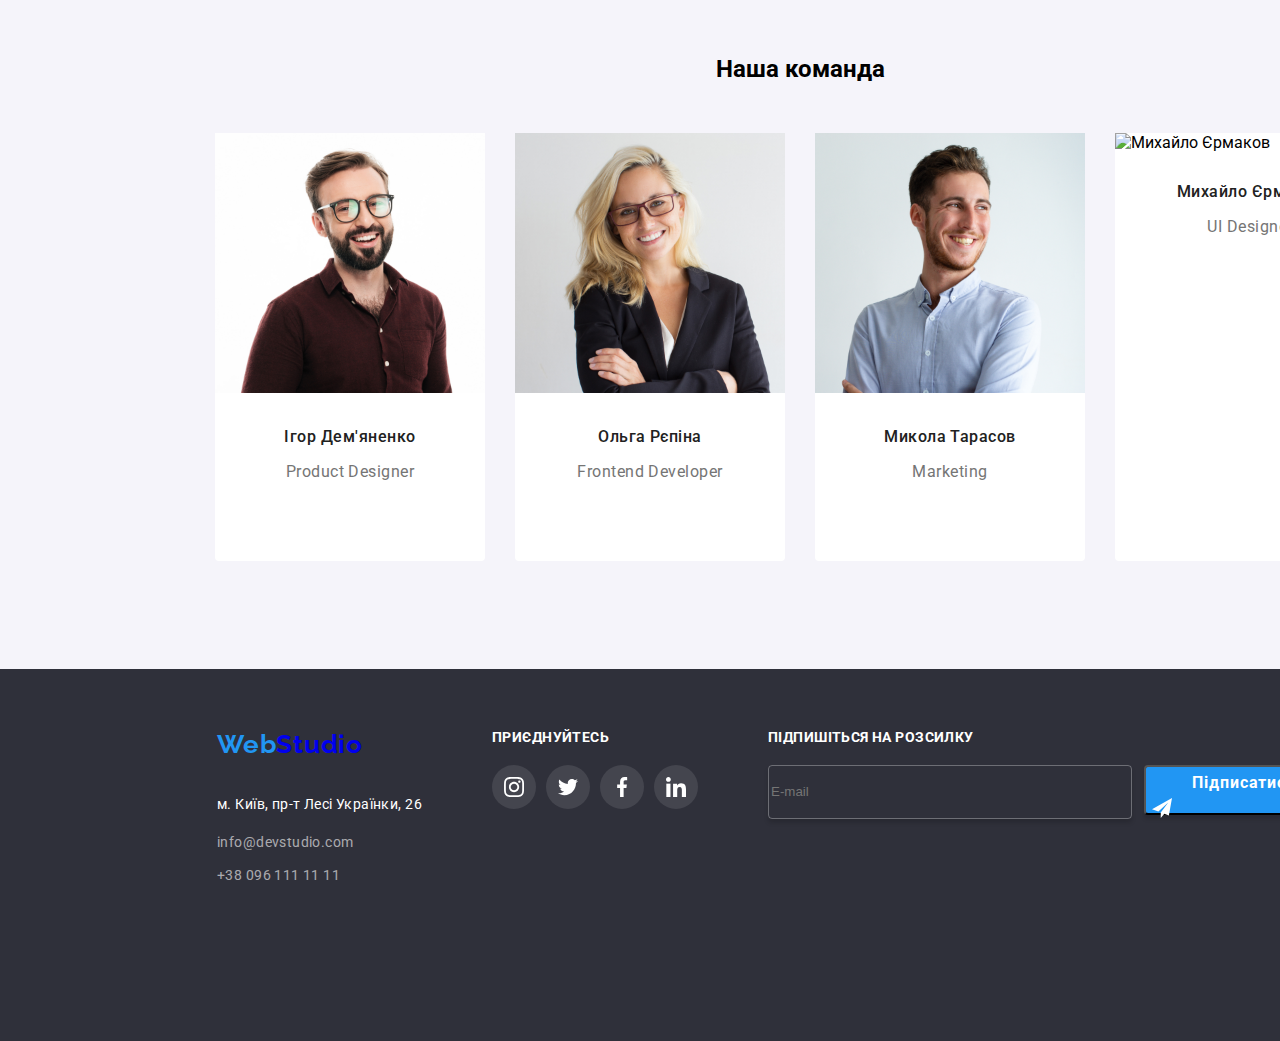
==== commit d518619a: "52" ====
--- a/index.html
+++ b/index.html
@@ -1,209 +1,138 @@
 <!DOCTYPE html>
-<html lang="en">
-
+<html lang="uk">
 <head>
     <meta charset="UTF-8">
     <meta name="viewport" content="width=device-width, initial-scale=1.0">
-    <title>Document</title>
+    <title>WebStudio</title>
     <link rel="preconnect" href="https://fonts.googleapis.com">
     <link rel="preconnect" href="https://fonts.gstatic.com" crossorigin>
-    <link href="https://fonts.googleapis.com/css2?family=Raleway:wght@700&family=Roboto:wght@400;500;700&display=swap"
-        rel="stylesheet">
+    <link href="https://fonts.googleapis.com/css2?family=Raleway:wght@700&family=Roboto:wght@400;500;700&display=swap" rel="stylesheet">
     <link rel="stylesheet" href="https://cdnjs.cloudflare.com/ajax/libs/modern-normalize/2.0.0/modern-normalize.min.css"
-        integrity="sha512-4xo8blKMVCiXpTaLzQSLSw3KFOVPWhm/TRtuPVc4WG6kUgjH6J03IBuG7JZPkcWMxJ5huwaBpOpnwYElP/m6wg=="
-        crossorigin="anonymous" referrerpolicy="no-referrer" />
+    integrity="sha512-4xo8blKMVCiXpTaLzQSLSw3KFOVPWhm/TRtuPVc4WG6kUgjH6J03IBuG7JZPkcWMxJ5huwaBpOpnwYElP/m6wg=="
+    crossorigin="anonymous" referrerpolicy="no-referrer" />
+    <link rel="stylesheet" href="./css/reset.css">
     <link rel="stylesheet" href="./css/styles.css">
-    <link rel="stylesheet" href="./css/reset.css">;
     <link rel="stylesheet" href="./css/my-font-styles.css">
 </head>
-
-<body class="body">
+<body>
     <header class="header">
         <div class="container header-position">
-
-            <a href="./index.html" class="logo"><span class="Web"s>Web</span><span class="Studio">Studio</span></a>
-        <nav class="nav">
-            <ul class="menu">
-                <li class="menu-item">
-                    <a href="./index.html" class="menu-link">Студія</a>
-                </li>
-                <li class="menu-item">
-                    <a href="./portfolio.html" class="menu-link">Портфоліо</a>
-                </li>
-                <li class="menu-item">
-                    <a href="#" class="menu-link">Контакти</a>
-                </li>
+            <a href="./index.html" class="logo"><span class="web">Web</span><span class="studio">Studio</span></a>
+            <nav class="nav">
+                <ul class="menu">
+                    <li class="menu-item"><a href="./index.html" class="menu-link">Студія</a></li>
+                    <li class="menu-item"><a href="./portfolio.html" class="menu-link">Портфоліо</a></li>
+                    <li class="menu-item"><a href="#" class="menu-link">Контакти</a></li>
+                </ul>
+            </nav>
+            <ul class="header-contacts">
+                <li class="header-contact"><a href="mailto:info@devstudio.com" class="header-contact-link">info@devstudio.com</a></li>
+                <li class="header-contact"><a href="tel:+380961111111" class="header-contact-link">+38 096 111 11 11</a></li>
             </ul>
-        </nav>
-        <ul class="header-contacts">
-            <li class="header-contact">
-                <a href="mailto:info@devstudio.com" class="header-contact-link icon-envelope ">
-                    info@devstudio.com
-                </a>
-            </li>
-            
-            <li class="header-contact">
-                <a href="tel:+380961111111" class="header-contact-link icon-smartphone">
-                    +38 096 111 11 11</a>
-            </li>
-        </ul>
         </div>
     </header>
-        <main class="main">
-            <section class="order">
-                <div class="container ">
-                    <img src="./images/people.jpg" alt="">
-                <h1 class="order-title">Ефективні рішення для <br> вашого бізнесу</h1>
+    <main class="main">
+        <section class="order">
+            <div class="container-order">
+                <img src="./images/people.jpg" alt="Команда WebStudio" class="order-img">
+                <h1 class="order-title">Ефективні рішення для вашого бізнесу</h1>
                 <button class="order-button">Замовити послугу</button>
-                </div>
-            </section>
-            <section class="pros">
-                <div class="container">
+            </div>
+        </section>
+        <section class="pros">
+            <div class="container">
                 <ul class="pros-list">
                     <li class="pros-list-item">
                         <h2 class="pros-list-item-title">УВАГА ДО ДЕТАЛЕЙ</h2>
-                        <p class="pros-list-item-text">Ідейні міркування, і навіть початок повсякденної роботи з
-                            формування
-                            позиції.</p>
+                        <p class="pros-list-item-text">Ідейні міркування, і навіть початок повсякденної роботи з формування позиції.</p>
                     </li>
                     <li class="pros-list-item">
                         <h2 class="pros-list-item-title">ПУНКТУАЛЬНІСТЬ</h2>
-                        <p class="pros-list-item-text">Завдання організації, особливо рамки і місце навчання кадрів
-                            тягне у
-                            себе.
-                        </p>
+                        <p class="pros-list-item-text">Завдання організації, особливо рамки і місце навчання кадрів, тягне у себе.</p>
                     </li>
                     <li class="pros-list-item">
                         <h2 class="pros-list-item-title">ПЛАНУВАННЯ</h2>
-                        <p class="pros-list-item-text">Так само консультація з широким активом значною мірою зумовлює.
-                        </p>
+                        <p class="pros-list-item-text">Так само консультація з широким активом значною мірою зумовлює.</p>
                     </li>
                     <li class="pros-list-item">
                         <h2 class="pros-list-item-title">СУЧАСНІ ТЕХНОЛОГІЇ</h2>
                         <p class="pros-list-item-text">Значимість цих проблем настільки очевидна, що реалізація планових завдань.</p>
                     </li>
                 </ul>
-                </div>
-            </section>
-            <section class="images">
-                <div class="container">
+            </div>
+        </section>
+        <section class="images">
+            <div class="container">
                 <h2 class="images-title">Чим ми займаємося</h2>
                 <ul class="images-list">
-                    <li class="images-list-item"><img src="./images/img.jpg" alt="#" 
-                            class="images-list-item-img"></li>
-                    <li class="images-list-item"><img src="./images/img(1).jpg" alt="#" 
-                            class="images-list-item-img"></li>
-                    <li class="images-list-item"><img src="./images/img(2).jpg" alt="#" 
-                            class="images-list-item-img"></li>
+                    <li class="images-list-item"><img src="./images/img.jpg" alt="Приклад роботи 1" class="images-list-item-img"></li>
+                    <li class="images-list-item"><img src="./images/img(1).jpg" alt="Приклад роботи 2" class="images-list-item-img"></li>
+                    <li class="images-list-item"><img src="./images/img(2).jpg" alt="Приклад роботи 3" class="images-list-item-img"></li>
                 </ul>
-                </div>
-            </section>
-            <section class="workers">
-                <div class="container">
+            </div>
+        </section>
+        <section class="workers">
+            <div class="container">
                 <h2 class="workers-title">Наша команда</h2>
-                <ul class="workers-lists">
-                    <li class="workers-list">
-                        <img src="./images/igor.jpg" alt="#" class="worker-img">
+                <ul class="workers-list">
+                    <li class="workers-list-item">
+                        <img src="./images/igor.jpg" alt="Ігор Дем'яненко" class="worker-img">
                         <h3 class="worker-name">Ігор Дем'яненко</h3>
                         <p class="worker-text">Product Designer</p>
                     </li>
-                    <li class="workers-list">
-                        <img src="./images/olga.jpg" alt="#" class="worker-img">
+                    <li class="workers-list-item">
+                        <img src="./images/olga.jpg" alt="Ольга Рєпіна" class="worker-img">
                         <h3 class="worker-name">Ольга Рєпіна</h3>
                         <p class="worker-text">Frontend Developer</p>
                     </li>
-                    <li class="workers-list">
-                        <img src="./images/kolja.jpg" alt="#" class="worker-img">
+                    <li class="workers-list-item">
+                        <img src="./images/kolja.jpg" alt="Микола Тарасов" class="worker-img">
                         <h3 class="worker-name">Микола Тарасов</h3>
                         <p class="worker-text">Marketing</p>
-                        <a href="#" class="workers-social-median">
-                            <svg width="20px" height="20px">
-                                <use xlink:href="./icons/sprite.svg#icon-instagram"></use>
-                            </svg>
-                            <a href="#" class="workers-social-median">
-                                <svg width="20px" height="20px">
-                                    <use xlink:href="./icons/sprite.svg#icon-twitter"></use>
-                                </svg>
-                            <a href="#" class="workers-social-median">
-                                <svg width="20px" height="20px">
-                                    <use xlink:href="./icons/sprite.svg#icon-facebook"></use>
-                                </svg>
-                            <a href="#" class="workers-social-median icon-linkedin">
-                        </a>
                     </li>
-                    <li class="workers-list">
-                        <img src="./images/Michail.jpg" alt="#" class="worker-img">
+                    <li class="workers-list-item">
+                        <img src="./images/michail.jpg" alt="Михайло Єрмаков" class="worker-img">
                         <h3 class="worker-name">Михайло Єрмаков</h3>
                         <p class="worker-text">UI Designer</p>
-                        <a href="#" class="workers-social-median">
-                            <svg width="20px" height="20px">
-                                <use xlink:href="./icons/sprite.svg#icon-instagram"></use>
-                            </svg>
-                        <a href="#" class="workers-social-median">
-                            <svg width="20px" height="20px">
-                                <use xlink:href="./icons/sprite.svg#icon-twitter"></use>
-                            </svg>
-                        <a href="#" class="workers-social-median">
-                            <svg width="20px" height="20px">
-                                <use xlink:href="./icons/sprite.svg#icon-facebook"></use>
-                            </svg>
-                        <a href="#" class="workers-social-median">
-                            <svg width="20px" height="20px">
-                                <use xlink:href="./icons/sprite.svg#icon-linkedin"></use>
-                            </svg>
-                        </a>
                     </li>
                 </ul>
-                </div>
-            </section>
-        </main>
-        <footer class="footer">
-            <div class="f-container">
-            <a href="/" class="logo"><span class="web">Web</span><span class="f-studio">Studio</span></a>
+            </div>
+        </section>
+    </main>
+    <footer class="footer">
+        <div class="container footer-container">
+            <div class="footer-info">
+                <a href="./index.html" class="logo"><span class="web">Web</span><span class="studio">Studio</span></a>
             <address class="address">
                 <p class="address-text">м. Київ, пр-т Лесі Українки, 26</p>
                 <ul class="footer-contacts">
-                    <li class="footer-contact">
-                        <a href="mailto:info@devstudio.com" class="footer-contact-link">info@devstudio.com</a>
-                    </li>
-                    <li class="footer-contact">
-                        <a href="tel:+380961111111" class="footer-contact-link">+38 096 111 11 11</a>
-                    </li>
+                    <li class="footer-contact"><a href="mailto:info@devstudio.com" class="footer-contact-link">info@devstudio.com</a></li>
+                    <li class="footer-contact"><a href="tel:+380961111111" class="footer-contact-link">+38 096 111 11 11</a></li>
                 </ul>
+            </div>
             </address>
+            <div class="footer-social">
+                <h3 class="social-text">Приєднуйтесь</h3>
+                <ul class="social-icons">
+                    <li><a href="#" class="social-link"><svg width="20" height="20"><use xlink:href="./icons/sprite.svg#icon-instagram"></use></svg></a></li>
+                    <li><a href="#" class="social-link"><svg width="20" height="20"><use xlink:href="./icons/sprite.svg#icon-twitter"></use></svg></a></li>
+                    <li><a href="#" class="social-link"><svg width="20" height="20"><use xlink:href="./icons/sprite.svg#icon-facebook"></use></svg></a></li>
+                    <li><a href="#" class="social-link"><svg width="20" height="20"><use xlink:href="./icons/sprite.svg#icon-linkedin"></use></svg></a></li>
+                </ul>
             </div>
-            <div class="footer-social">
-                <h3>Приєднуйтесь</h3>
-                <div class="social-icons">
-                    <a href="#" class="workers-social-median">
-                        <svg width="20px" height="20px">
-                            <use xlink:href="./icons/sprite.svg#icon-instagram"></use>
-                        </svg>
-                    </a>
-                    <a href="#" class="workers-social-median">
-                        <svg width="20px" height="20px">
-                            <use xlink:href="./icons/sprite.svg#icon-twitter"></use>
-                        </svg>
-                    </a>
-                    <a href="#" class="workers-social-median">
-                        <svg width="20px" height="20px">
-                            <use xlink:href="./icons/sprite.svg#icon-facebook"></use>
-                        </svg>
-                    </a>
-                    <a href="#" class="workers-social-median">
-                        <svg width="20px" height="20px">
-                            <use xlink:href="./icons/sprite.svg#icon-linkedin"></use>
-                        </svg>
-                    </a>
-                    
-                    
+            <div class="footer-subscribe">
+                <h3 class="subs-text">Підпишіться на розсилку</h3>
+                <div class="form-container">
+                    <input type="email" placeholder="E-mail" class="subscribe-input">
+                    <button class="subscribe-button" type="submit">Підписатися
+                        <svg  class="icon" width="20" height="20">
+                            <use xlink:href="./icons/sprite.svg#icon-icon-send"></use></svg>
+    
+
+                    </button>
                 </div>
             </div>
-            <div class="footer-subscribe">
-                <h3>Підпишіться на розсилку</h3>
-                <input type="email" placeholder="E-mail">
-            </div>
-        </footer>
+        </div>
+    </footer>
 </body>
-
-</html>+</html>
--- a/css/styles.css
+++ b/css/styles.css
@@ -1,6 +1,7 @@
 :root {
   --font-family: "Roboto", sans-serif;
   --second-family: "Raleway", sans-serif;
+  --main-bgc:
 }
 body{
     font-family: var(--font-family);
@@ -83,10 +84,10 @@
   color: #2196F3;
 }
   /* Секція замовити послугу */
-  .order{
+  .order,.container-order{
     width: 1600px;
     height: 600px;
-   
+    
   }
   .order-title{
     font-family: var(--font-family);
@@ -95,12 +96,9 @@
     line-height: 136%;
     letter-spacing: 0.06em;
     text-transform: uppercase;
-    text-align: center;
-    color: #fff;
+    color: #000000;
     display: flex;
    justify-content: space-evenly;
-   padding-bottom: 30px;
-   padding-top: 200px;
   }
   .order-button{
   font-family: var(--font-family);
@@ -178,12 +176,12 @@
   padding-top: 94px;
   text-align: center;
 }
-.workers-lists{
+.workers-list{
   display: flex;
   justify-content: center;
   column-gap: 30px;
 }
-.workers-list{
+.workers-list-item{
   background: #fff;
   border-radius: 0 0 4px 4px;
   width: 270px;
@@ -287,9 +285,11 @@
   padding-bottom: 60px;
   padding-left: 217px;
   text-decoration: none;
-  display: flex;
-    justify-content: space-between;
-    align-items: center;
+
+}
+.footer-container{
+  display: flex;
+  gap: 70px;
 }
 
 .logo{
@@ -334,22 +334,77 @@
 .footer-contact-link:hover{
   color: #2196f3;
 }
-.footer-social, .footer-subscribe {
-  text-align: center;
-}
-
-.footer-social .social-icons a {
-  margin: 0 10px;
-}
-
+
+
+
+.social-text{
+  font-family: var(--font-family);
+  font-weight: 700;
+  font-size: 14px;
+  letter-spacing: 0.03em;
+  text-transform: uppercase;
+  color: #fff;
+}
+.social-icons{
+  display: flex;
+  gap: 10px;
+  padding-top: 20px; 
+}
+.social-link{
+  display: flex;
+  justify-content: center;
+  align-items: center;
+  fill: #fff;
+  background-color:  rgba(255, 255, 255, 0.1);
+  border-radius: 50%;
+  width: 44px;
+  height: 44px;
+}
+.social-link:hover{
+  background-color: #2196f3;
+}
 .social-icons img {
   width: 20px; 
   height: 20px;
 }
-
-.footer-subscribe input {
-  padding: 10px;
-  border: 1px solid #ccc;
-  border-radius: 5px;
-  width: 250px;
-}
+.subs-text{
+  font-family: var(--font-family);
+  font-weight: 700;
+  font-size: 14px;
+  letter-spacing: 0.03em;
+  text-transform: uppercase;
+  color: #fff;
+  padding-bottom: 20px;
+}
+.form-container{
+  display: flex;
+  gap: 12px;
+}
+.subscribe-input {
+  border: 1px solid rgba(255, 255, 255, 0.3);
+  border-radius: 4px;
+  width: 358px;
+  height: 50px;
+  box-shadow: 0 4px 4px 0 rgba(0, 0, 0, 0.15);
+  background: rgba(33, 150, 243, 0);
+}
+.subscribe-button{
+  font-family: var(--font-family);
+  font-weight: 700;
+  font-size: 16px;
+  line-height: 187%;
+  letter-spacing: 0.06em;
+  text-align: center;
+  color: #fff;
+  border-radius: 4px;
+  width: 200px;
+  height: 50px;
+  box-shadow: 0 4px 4px 0 rgba(0, 0, 0, 0.15);
+  background: #2196f3;
+}
+.icon{
+  display: flex;
+  justify-content: center;
+  align-items: center;
+  gap: 8px;
+}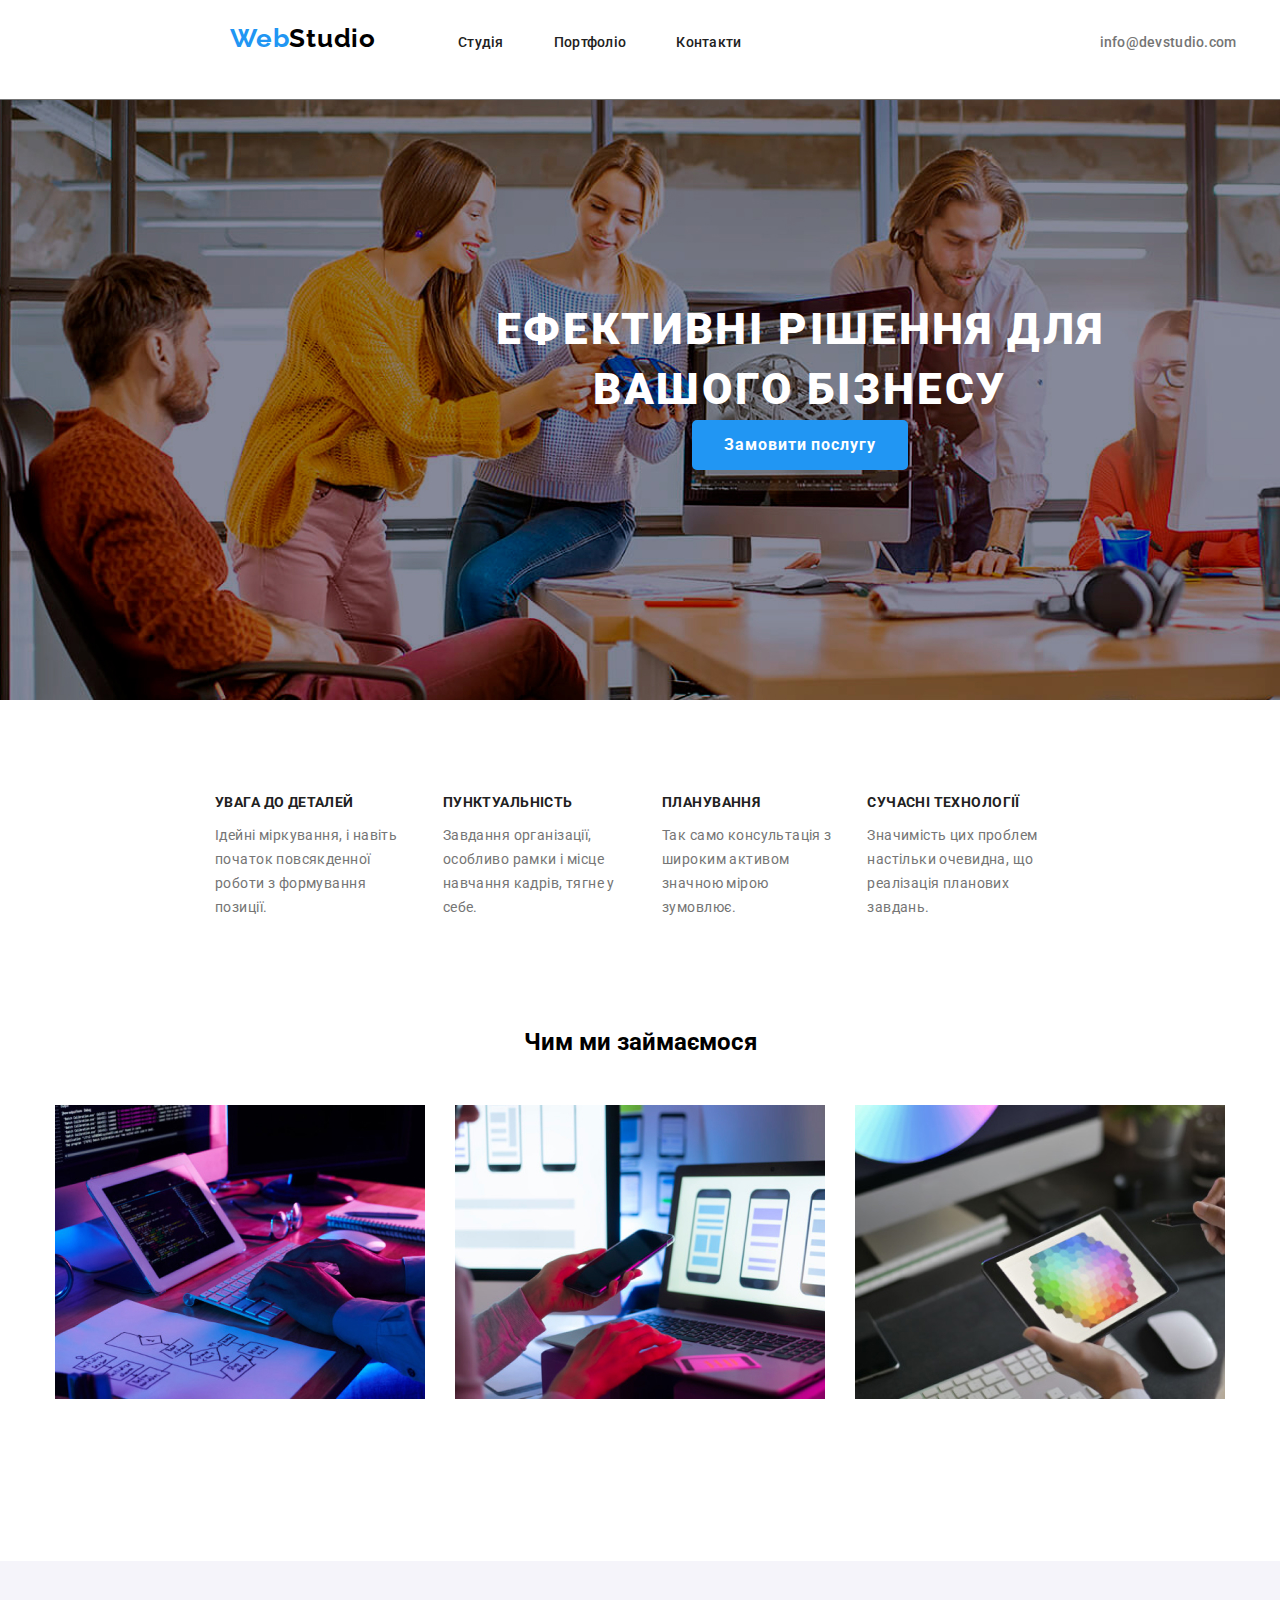
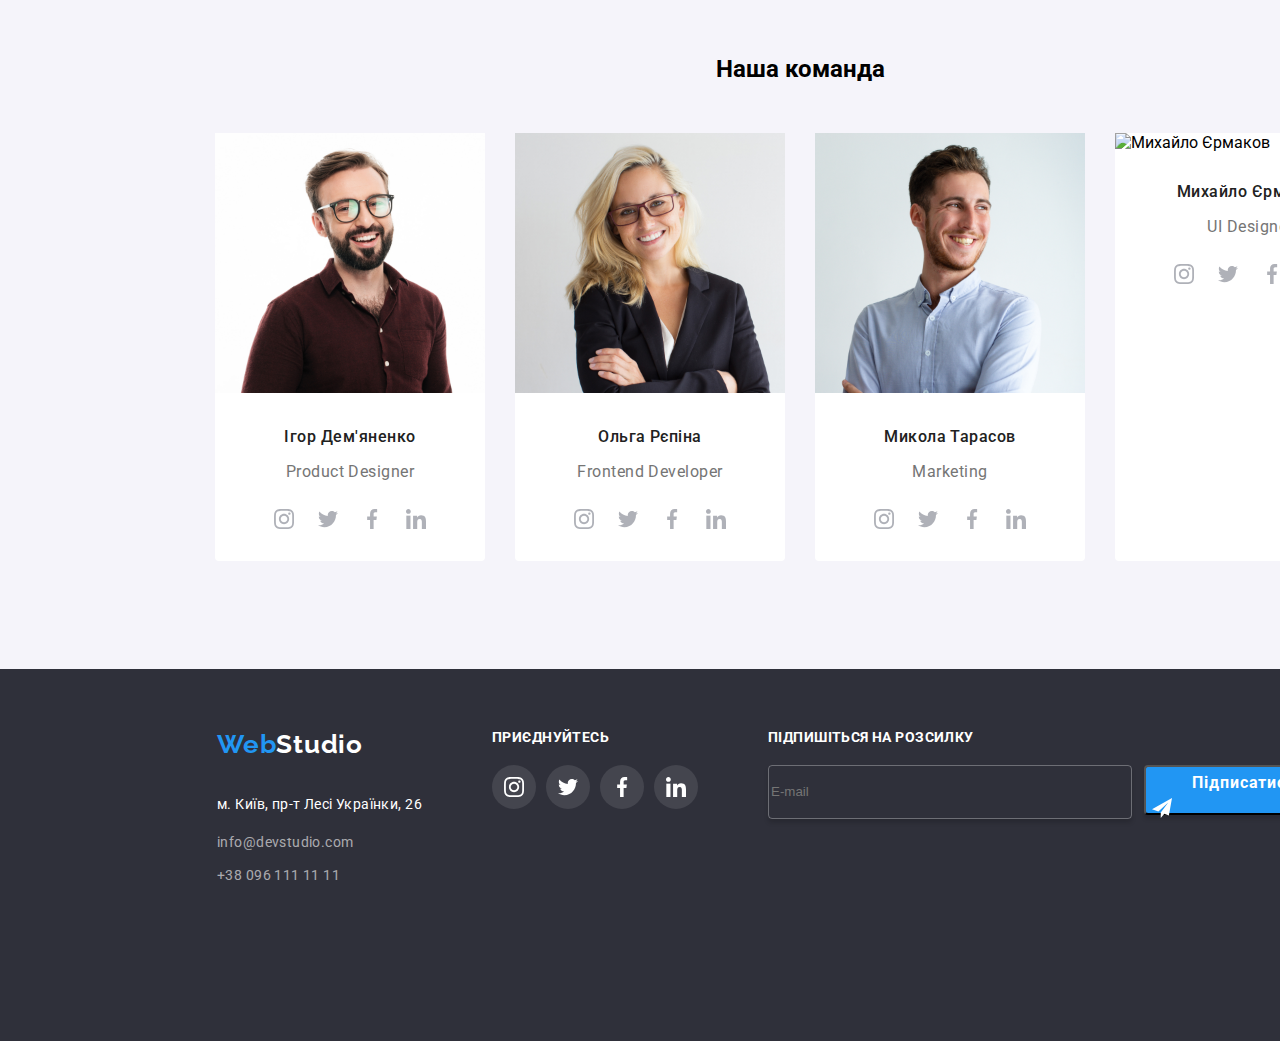
==== commit 2a79a086: "чя" ====
--- a/index.html
+++ b/index.html
@@ -17,7 +17,7 @@
 <body>
     <header class="header">
         <div class="container header-position">
-            <a href="./index.html" class="logo"><span class="web">Web</span><span class="studio">Studio</span></a>
+            <a href="./index.html" class="logo"><span class="web">Web</span><span class="Studio">Studio</span></a>
             <nav class="nav">
                 <ul class="menu">
                     <li class="menu-item"><a href="./index.html" class="menu-link">Студія</a></li>
@@ -34,7 +34,7 @@
     <main class="main">
         <section class="order">
             <div class="container-order">
-                <img src="./images/people.jpg" alt="Команда WebStudio" class="order-img">
+                <!-- <img src="./images/people.jpg" alt="Команда WebStudio" class="order-img"> -->
                 <h1 class="order-title">Ефективні рішення для вашого бізнесу</h1>
                 <button class="order-button">Замовити послугу</button>
             </div>
@@ -79,21 +79,45 @@
                         <img src="./images/igor.jpg" alt="Ігор Дем'яненко" class="worker-img">
                         <h3 class="worker-name">Ігор Дем'яненко</h3>
                         <p class="worker-text">Product Designer</p>
+                        <ul class=" social-worker">
+                            <li><a href="#" class="social-link s-work"><svg width="20" height="20"><use xlink:href="./icons/sprite.svg#icon-instagram"></use></svg></a></li>
+                            <li><a href="#" class="social-link s-work"><svg width="20" height="20"><use xlink:href="./icons/sprite.svg#icon-twitter"></use></svg></a></li>
+                            <li><a href="#" class="social-link s-work"><svg width="20" height="20"><use xlink:href="./icons/sprite.svg#icon-facebook"></use></svg></a></li>
+                            <li><a href="#" class="social-link s-work"><svg width="20" height="20"><use xlink:href="./icons/sprite.svg#icon-linkedin"></use></svg></a></li>
+                        </ul>
                     </li>
                     <li class="workers-list-item">
                         <img src="./images/olga.jpg" alt="Ольга Рєпіна" class="worker-img">
                         <h3 class="worker-name">Ольга Рєпіна</h3>
                         <p class="worker-text">Frontend Developer</p>
+                        <ul class="social-worker">
+                            <li><a href="#" class="social-link s-work"><svg width="20" height="20"><use xlink:href="./icons/sprite.svg#icon-instagram"></use></svg></a></li>
+                            <li><a href="#" class="social-link s-work"><svg width="20" height="20"><use xlink:href="./icons/sprite.svg#icon-twitter"></use></svg></a></li>
+                            <li><a href="#" class="social-link s-work"><svg width="20" height="20"><use xlink:href="./icons/sprite.svg#icon-facebook"></use></svg></a></li>
+                            <li><a href="#" class="social-link s-work"><svg width="20" height="20"><use xlink:href="./icons/sprite.svg#icon-linkedin"></use></svg></a></li>
+                        </ul>
                     </li>
                     <li class="workers-list-item">
                         <img src="./images/kolja.jpg" alt="Микола Тарасов" class="worker-img">
                         <h3 class="worker-name">Микола Тарасов</h3>
                         <p class="worker-text">Marketing</p>
+                        <ul class="social-worker">
+                            <li><a href="#" class="social-link s-work"><svg width="20" height="20"><use xlink:href="./icons/sprite.svg#icon-instagram"></use></svg></a></li>
+                            <li><a href="#" class="social-link s-work"><svg width="20" height="20"><use xlink:href="./icons/sprite.svg#icon-twitter"></use></svg></a></li>
+                            <li><a href="#" class="social-link s-work"><svg width="20" height="20"><use xlink:href="./icons/sprite.svg#icon-facebook"></use></svg></a></li>
+                            <li><a href="#" class="social-link s-work"><svg width="20" height="20"><use xlink:href="./icons/sprite.svg#icon-linkedin"></use></svg></a></li>
+                        </ul>
                     </li>
                     <li class="workers-list-item">
                         <img src="./images/michail.jpg" alt="Михайло Єрмаков" class="worker-img">
                         <h3 class="worker-name">Михайло Єрмаков</h3>
                         <p class="worker-text">UI Designer</p>
+                        <ul class="social-worker">
+                            <li><a href="#" class="social-link s-work"><svg width="20" height="20"><use xlink:href="./icons/sprite.svg#icon-instagram"></use></svg></a></li>
+                            <li><a href="#" class="social-link s-work"><svg width="20" height="20"><use xlink:href="./icons/sprite.svg#icon-twitter"></use></svg></a></li>
+                            <li><a href="#" class="social-link s-work"><svg width="20" height="20"><use xlink:href="./icons/sprite.svg#icon-facebook"></use></svg></a></li>
+                            <li><a href="#" class="social-link s-work"><svg width="20" height="20"><use xlink:href="./icons/sprite.svg#icon-linkedin"></use></svg></a></li>
+                        </ul>
                     </li>
                 </ul>
             </div>
@@ -102,7 +126,7 @@
     <footer class="footer">
         <div class="container footer-container">
             <div class="footer-info">
-                <a href="./index.html" class="logo"><span class="web">Web</span><span class="studio">Studio</span></a>
+                <a href="./index.html" class="logo"><span class="web">Web</span><span class="f-studio">Studio</span></a>
             <address class="address">
                 <p class="address-text">м. Київ, пр-т Лесі Українки, 26</p>
                 <ul class="footer-contacts">
@@ -127,8 +151,6 @@
                     <button class="subscribe-button" type="submit">Підписатися
                         <svg  class="icon" width="20" height="20">
                             <use xlink:href="./icons/sprite.svg#icon-icon-send"></use></svg>
-    
-
                     </button>
                 </div>
             </div>
--- a/css/styles.css
+++ b/css/styles.css
@@ -87,7 +87,7 @@
   .order,.container-order{
     width: 1600px;
     height: 600px;
-    
+    background-image: url(../images/people.jpg);
   }
   .order-title{
     font-family: var(--font-family);
@@ -96,9 +96,13 @@
     line-height: 136%;
     letter-spacing: 0.06em;
     text-transform: uppercase;
-    color: #000000;
-    display: flex;
-   justify-content: space-evenly;
+    color: #ffffff;
+    /* display: flex;
+   justify-content: space-evenly; */
+    padding-left: 452px;
+    padding-right: 452px;
+    padding-top: 200px;
+    text-align: center;
   }
   .order-button{
   font-family: var(--font-family);
@@ -220,6 +224,17 @@
   text-align: center;
   color: #757575;
 }
+.social-worker{
+  display: flex;
+  justify-content: center;
+  padding-top: 0px;
+}
+.s-work{
+  fill: #AFB1B8;
+}
+.s-work:hover{
+  fill: #ffffff;
+}
 /* Портфоліо */
 .gallery{
   display: flex;
@@ -261,11 +276,29 @@
   color: #757575;
 }
 .gallery-filter-button{
+  font-family: var(--font-family);
+  font-weight: 500;
+  font-size: 16px;
+  line-height: 162%;
+  letter-spacing: 0.03em;
+  text-align: center;
+  color: #212121;
   border-radius: 4px;
   border: none;
   width: 125px;
   height: 38px;
   background: #f5f4fa;
+}
+.gallery-filter-button:hover{
+  font-family: var(--font-family);
+  font-weight: 500;
+  font-size: 16px;
+  line-height: 162%;
+  letter-spacing: 0.03em;
+  text-align: center;
+  color: #fff;
+  background-color: #2196f3;
+
 }
 .gallery-item{
   border: 1px solid #eee;
@@ -297,7 +330,6 @@
   font-weight: 700;
   font-size: 26px;
   letter-spacing: 0.03em;
-  
 }
 .web{
   color: #2196f3;
@@ -407,4 +439,10 @@
   justify-content: center;
   align-items: center;
   gap: 8px;
+}
+.s-work{
+  fill: #AFB1B8;
+}
+.s-work:hover{
+  fill: #ffffff;
 }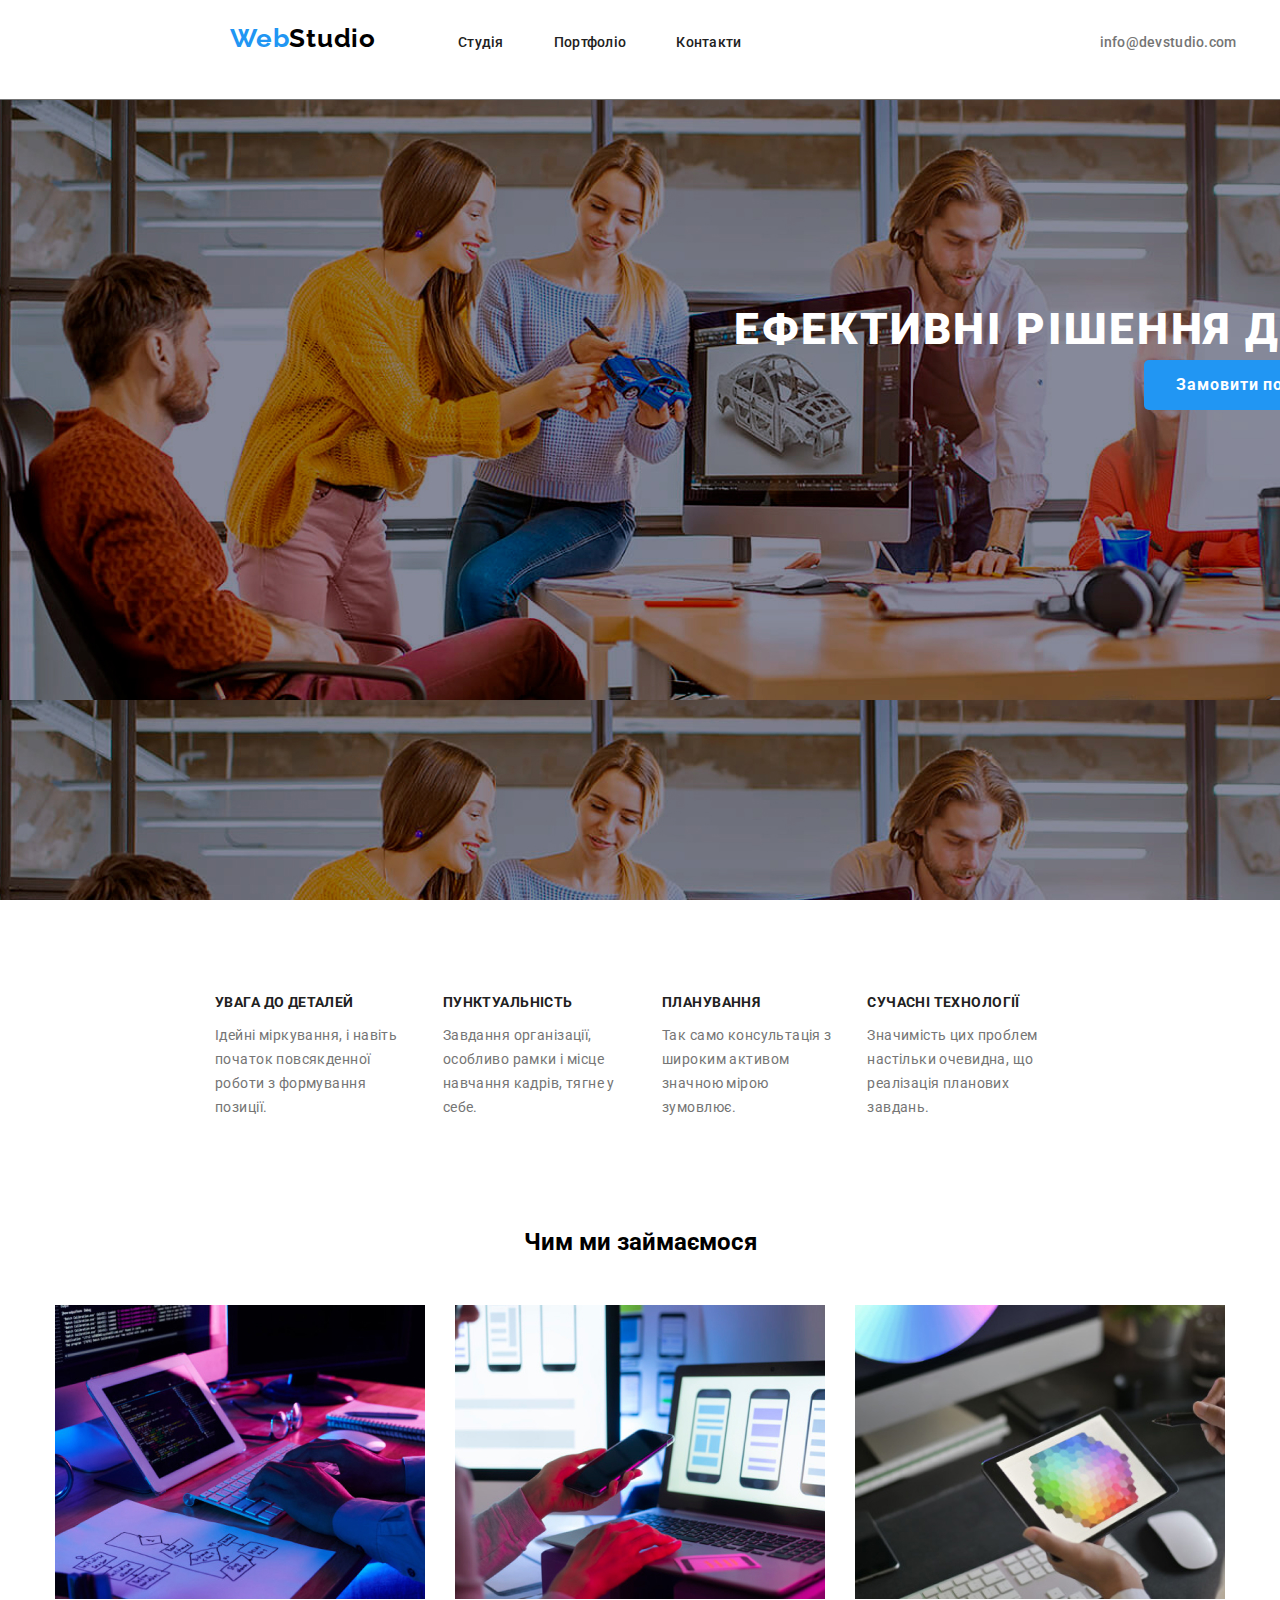
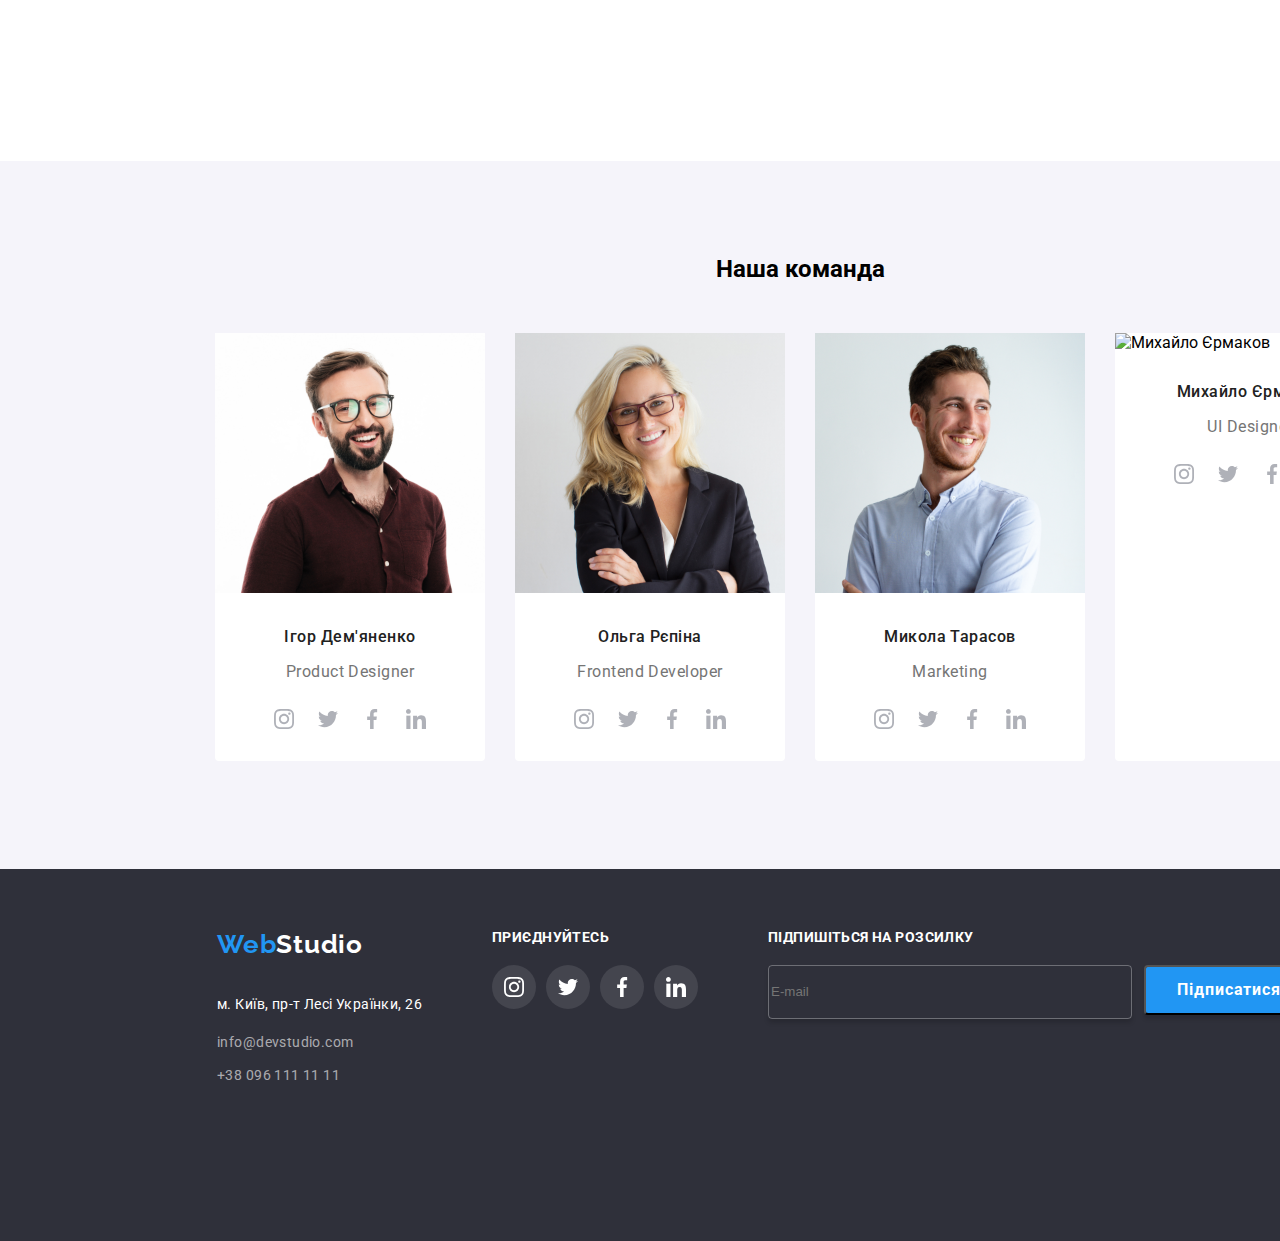
==== commit e8a2e23b: "1" ====
--- a/index.html
+++ b/index.html
@@ -34,7 +34,7 @@
     <main class="main">
         <section class="order">
             <div class="container-order">
-                <!-- <img src="./images/people.jpg" alt="Команда WebStudio" class="order-img"> -->
+               
                 <h1 class="order-title">Ефективні рішення для вашого бізнесу</h1>
                 <button class="order-button">Замовити послугу</button>
             </div>
@@ -127,14 +127,15 @@
         <div class="container footer-container">
             <div class="footer-info">
                 <a href="./index.html" class="logo"><span class="web">Web</span><span class="f-studio">Studio</span></a>
-            <address class="address">
-                <p class="address-text">м. Київ, пр-т Лесі Українки, 26</p>
-                <ul class="footer-contacts">
-                    <li class="footer-contact"><a href="mailto:info@devstudio.com" class="footer-contact-link">info@devstudio.com</a></li>
-                    <li class="footer-contact"><a href="tel:+380961111111" class="footer-contact-link">+38 096 111 11 11</a></li>
-                </ul>
+                <address class="address">
+                    <p class="address-text">м. Київ, пр-т Лесі Українки, 26</p>
+                    <ul class="footer-contacts">
+                        <li class="footer-contact"><a href="mailto:info@devstudio.com" class="footer-contact-link">info@devstudio.com</a></li>
+                        <li class="footer-contact"><a href="tel:+380961111111" class="footer-contact-link">+38 096 111 11 11</a></li>
+                    </ul>
+                </address>
             </div>
-            </address>
+            
             <div class="footer-social">
                 <h3 class="social-text">Приєднуйтесь</h3>
                 <ul class="social-icons">
@@ -148,9 +149,14 @@
                 <h3 class="subs-text">Підпишіться на розсилку</h3>
                 <div class="form-container">
                     <input type="email" placeholder="E-mail" class="subscribe-input">
-                    <button class="subscribe-button" type="submit">Підписатися
-                        <svg  class="icon" width="20" height="20">
-                            <use xlink:href="./icons/sprite.svg#icon-icon-send"></use></svg>
+                    <button class="subscribe-button" type="submit">
+                        <ul class="subscribe-list">
+                            <li class="subscribe-item"><a href="#" class="subscribe-text">Підписатися</a></li>
+                            <li class="subscribe-item"><a href="#" class="subscribe-icon">
+                                <svg  class="icon" width="20" height="20">
+                                    <use xlink:href="./icons/sprite.svg#icon-icon-send"></use></svg>
+                            </a></li>
+                        </ul>                    
                     </button>
                 </div>
             </div>
--- a/css/styles.css
+++ b/css/styles.css
@@ -84,10 +84,17 @@
   color: #2196F3;
 }
   /* Секція замовити послугу */
-  .order,.container-order{
+  .order{
     width: 1600px;
     height: 600px;
     background-image: url(../images/people.jpg);
+    padding-left: 452px;
+    padding-right: 452px;
+    padding-top: 200px;
+    
+  }
+  .order::after{
+    background: linear-gradient(rgba(47, 48, 58, 0), #2f303a5d);
   }
   .order-title{
     font-family: var(--font-family);
@@ -99,9 +106,7 @@
     color: #ffffff;
     /* display: flex;
    justify-content: space-evenly; */
-    padding-left: 452px;
-    padding-right: 452px;
-    padding-top: 200px;
+    
     text-align: center;
   }
   .order-button{
@@ -160,7 +165,7 @@
 }
 /* Чим ми займаємось */
 .images-title{
-  padding-bottom: 49px;
+  margin-bottom: 49px;
   text-align: center;
 }
 .images-list {
@@ -366,9 +371,6 @@
 .footer-contact-link:hover{
   color: #2196f3;
 }
-
-
-
 .social-text{
   font-family: var(--font-family);
   font-weight: 700;
@@ -434,6 +436,15 @@
   box-shadow: 0 4px 4px 0 rgba(0, 0, 0, 0.15);
   background: #2196f3;
 }
+.subscribe-list{
+  display: flex;
+  justify-content: center;
+  align-items: center;
+  column-gap: 10px;
+}
+.subscribe-text{
+  color: #fff;
+}
 .icon{
   display: flex;
   justify-content: center;
